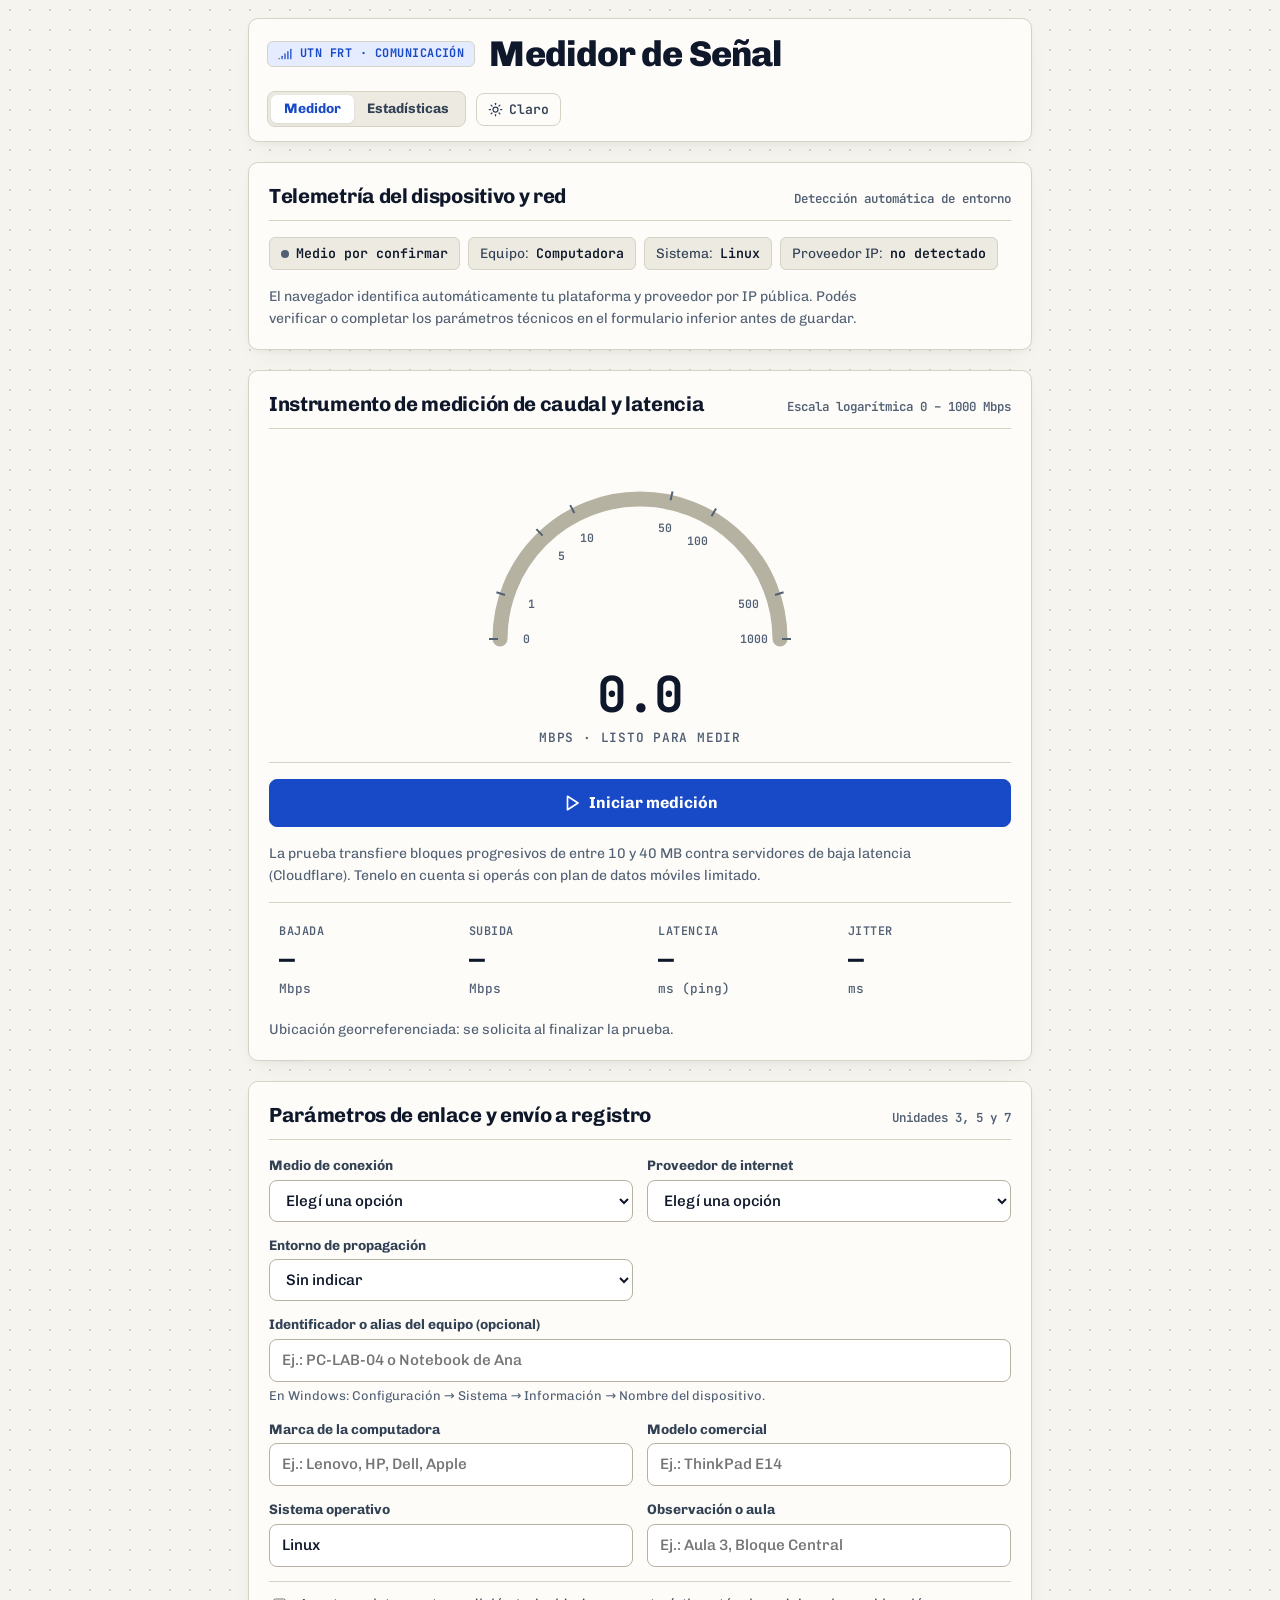
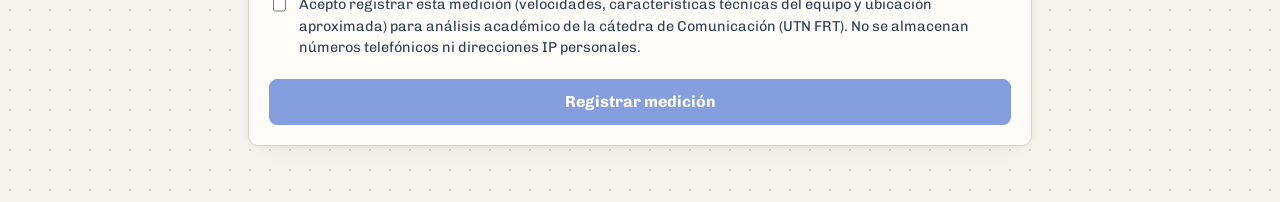
==== index.html @ 1f7305a2 "feat: lanzamiento de Medidor de Senal UTN FRT con diseno Impeccable y backend Sheets" ====
<!DOCTYPE html>
<html lang="es">
<head>
<meta charset="utf-8">
<meta name="viewport" content="width=device-width, initial-scale=1, viewport-fit=cover">
<title>Medidor de Señal · UTN FRT Comunicación</title>
<link rel="preconnect" href="https://fonts.googleapis.com">
<link rel="preconnect" href="https://fonts.gstatic.com" crossorigin>
<link rel="stylesheet" href="https://fonts.googleapis.com/css2?family=Chivo:wght@400;600;700;800&family=JetBrains+Mono:wght@500;600;700&display=swap">
<link rel="stylesheet" href="estilos.css">
</head>
<body>
<main class="wrap">
  <header class="top">
    <div class="top-brand">
      <span class="inst-badge">
        <svg width="14" height="14" viewBox="0 0 24 24" fill="none" stroke="currentColor" stroke-width="2.2" stroke-linecap="round" stroke-linejoin="round" aria-hidden="true"><path d="M2 20h.01"/><path d="M7 20v-4"/><path d="M12 20v-8"/><path d="M17 20V8"/><path d="M22 4v16"/></svg>
        UTN FRT · Comunicación
      </span>
      <h1>Medidor de Señal</h1>
    </div>
    <div class="top-controls">
      <nav class="mode-tabs" aria-label="Navegación principal">
        <a class="mode-tab active" href="index.html" aria-current="page">Medidor</a>
        <a class="mode-tab" href="estadisticas.html">Estadísticas</a>
      </nav>
      <button type="button" class="theme-btn" id="btnTema" aria-label="Alternar tema de color">
        <svg width="15" height="15" viewBox="0 0 24 24" fill="none" stroke="currentColor" stroke-width="2" stroke-linecap="round" stroke-linejoin="round" aria-hidden="true"><circle cx="12" cy="12" r="4"/><path d="M12 2v2"/><path d="M12 20v2"/><path d="m4.93 4.93 1.41 1.41"/><path d="m17.66 17.66 1.41 1.41"/><path d="M2 12h2"/><path d="M20 12h2"/><path d="m6.34 17.66-1.41 1.41"/><path d="m19.07 4.93-1.41 1.41"/></svg>
        <span id="txtTema">Tema</span>
      </button>
    </div>
  </header>

  <div id="avisoAndroid" class="aviso" hidden>
    <b>¿Estás en Android?</b> Podés usar la app nativa de laboratorio para leer directamente del módem celular la señal real en dBm (RSRP) y la SINR.
    <a href="MedidorSenal-UTN.apk" download>Descargar APK para Android</a>
  </div>

  <div id="modoDemo" class="aviso" hidden>
    <b>Modo Laboratorio Autónomo:</b> Las mediciones que registres se guardan directamente en este navegador y aparecen al instante en la pestaña <a href="estadisticas.html">Estadísticas</a>.
  </div>

  <section class="card" aria-labelledby="t-disp">
    <div class="card-head">
      <h2 id="t-disp">Telemetría del dispositivo y red</h2>
      <span class="card-meta">Detección automática de entorno</span>
    </div>
    <div class="chips" id="chips">
      <span class="chip"><span class="dot" id="dotConexion"></span><b id="chipConexion">Detectando…</b></span>
      <span class="chip">Equipo: <b id="chipEquipo">…</b></span>
      <span class="chip">Sistema: <b id="chipSO">…</b></span>
      <span class="chip">Proveedor IP: <b id="chipISP">…</b></span>
    </div>
    <p class="small muted" style="margin:0">
      El navegador identifica automáticamente tu plataforma y proveedor por IP pública. Podés verificar o completar los parámetros técnicos en el formulario inferior antes de guardar.
    </p>
  </section>

  <section class="card" aria-labelledby="t-med">
    <div class="card-head">
      <h2 id="t-med">Instrumento de medición de caudal y latencia</h2>
      <span class="card-meta">Escala logarítmica 0 – 1000 Mbps</span>
    </div>
    <div class="gauge">
      <svg id="gauge" viewBox="0 0 340 196" role="img" aria-label="Velocidad actual en megabits por segundo"></svg>
      <div class="valor" id="gValor">0.0</div>
      <div class="fase" id="gFase">Mbps · listo para medir</div>
    </div>
    <button class="primario" id="btnMedir" type="button">
      <svg width="18" height="18" viewBox="0 0 24 24" fill="none" stroke="currentColor" stroke-width="2.2" stroke-linecap="round" stroke-linejoin="round" aria-hidden="true"><polygon points="6 3 20 12 6 21 6 3"/></svg>
      <span id="txtBtnMedir">Iniciar medición</span>
    </button>
    <p class="small muted" style="margin:0">
      La prueba transfiere bloques progresivos de entre 10 y 40 MB contra servidores de baja latencia (Cloudflare). Tenelo en cuenta si operás con plan de datos móviles limitado.
    </p>
    <div class="metricas">
      <div class="metrica"><div class="k">Bajada</div><div class="v" id="mBajada">—</div><div class="u">Mbps</div></div>
      <div class="metrica"><div class="k">Subida</div><div class="v" id="mSubida">—</div><div class="u">Mbps</div></div>
      <div class="metrica"><div class="k">Latencia</div><div class="v" id="mLatencia">—</div><div class="u">ms (ping)</div></div>
      <div class="metrica"><div class="k">Jitter</div><div class="v" id="mJitter">—</div><div class="u">ms</div></div>
    </div>
    <div class="small muted" id="ubicacionTxt">Ubicación georreferenciada: se solicita al finalizar la prueba.</div>
  </section>

  <section class="card" aria-labelledby="t-form">
    <div class="card-head">
      <h2 id="t-form">Parámetros de enlace y envío a registro</h2>
      <span class="card-meta">Unidades 3, 5 y 7</span>
    </div>
    <form id="form" novalidate>
      <div class="campos">
        <div class="campo">
          <label for="conexion">Medio de conexión</label>
          <select id="conexion" required>
            <option value="">Elegí una opción</option>
            <option value="WiFi">WiFi</option>
            <option value="Datos móviles">Datos móviles (antena celular)</option>
            <option value="Cable">Cable (Ethernet)</option>
          </select>
        </div>
        <div class="campo">
          <label for="tecnologia">Tecnología de la red móvil</label>
          <select id="tecnologia">
            <option value="">No sé / no aplica</option>
            <option value="5G">5G</option>
            <option value="4G">4G</option>
            <option value="3G">3G</option>
            <option value="2G">2G</option>
          </select>
          <span class="ayuda">Indicador junto a las barras de cobertura del teléfono.</span>
        </div>
        <div class="campo">
          <label for="empresa" id="labelEmpresa">Operadora / Proveedor</label>
          <select id="empresa" required></select>
        </div>
        <div class="campo">
          <label for="lugar">Entorno de propagación</label>
          <select id="lugar">
            <option value="">Sin indicar</option>
            <option value="Interior">Interior</option>
            <option value="Exterior">Exterior</option>
            <option value="En movimiento">En movimiento</option>
          </select>
        </div>
        <div class="campo full">
          <label for="nombre_dispositivo">Identificador o alias del equipo (opcional)</label>
          <input id="nombre_dispositivo" autocomplete="off" maxlength="40" placeholder="Ej.: Galaxy A54 de Ana · Laboratorio 2">
          <span class="ayuda" id="ayudaNombre">Se muestra en el feed en vivo y en la tabla general. Si preferís mantenerlo anónimo, dejalo vacío.</span>
        </div>
        <div class="campo">
          <label for="marca" id="labelMarca">Marca del dispositivo</label>
          <input id="marca" list="marcas" autocomplete="off" required>
          <datalist id="marcas">
            <option>Samsung</option><option>Motorola</option><option>Xiaomi</option><option>Apple</option>
            <option>Huawei</option><option>Google</option><option>Oppo</option><option>Realme</option>
            <option>Vivo</option><option>LG</option><option>TCL/Alcatel</option><option>ZTE</option><option>Nokia</option>
          </datalist>
        </div>
        <div class="campo">
          <label for="modelo">Modelo comercial</label>
          <input id="modelo" autocomplete="off" placeholder="Ej.: Galaxy A54">
        </div>
        <div class="campo">
          <label for="so">Sistema operativo</label>
          <input id="so" autocomplete="off" required>
        </div>
        <div class="campo">
          <label for="senal_dbm">Potencia recibida en dBm (opcional)</label>
          <input id="senal_dbm" type="number" inputmode="numeric" min="-140" max="-30" placeholder="Ej.: -92">
          <span class="ayuda">En Android: Ajustes → Acerca del teléfono → Estado → Estado de SIM → Intensidad de la señal.</span>
        </div>
        <div class="campo">
          <label for="barras">Barras de señal visibles</label>
          <select id="barras">
            <option value="">No sé</option>
            <option>0</option><option>1</option><option>2</option><option>3</option><option>4</option><option>5</option>
          </select>
        </div>
        <div class="campo">
          <label for="comentario">Observación o aula</label>
          <input id="comentario" autocomplete="off" placeholder="Ej.: Aula 3, Bloque Central">
        </div>
        <div class="campo full" id="analisis" hidden>
          <div class="small" id="analisisTxt" style="max-width:none;padding:12px 0;border-top:1px solid var(--line)"></div>
        </div>
        <div class="campo full">
          <label class="check" for="consentimiento">
            <input type="checkbox" id="consentimiento" required>
            <span>Acepto registrar esta medición (velocidades, características técnicas del equipo y ubicación aproximada) para análisis académico de la cátedra de Comunicación (UTN FRT). No se almacenan números telefónicos ni direcciones IP personales.</span>
          </label>
        </div>
      </div>
      <button class="primario" type="submit" id="btnEnviar" disabled>Registrar medición</button>
      <div id="estado" class="aviso" hidden></div>
    </form>
  </section>
</main>

<script src="config.js"></script>
<script src="teoria.js"></script>
<script>
"use strict";
const $ = (id) => document.getElementById(id);
const CFG = window.CONFIG;
const medicion = {};
let medido = false;
const esc = (s) => String(s ?? "").replace(/[&<>"]/g, (c) => ({ "&": "&amp;", "<": "&lt;", ">": "&gt;", '"': "&quot;" }[c]));

// ---------- Gestión de Tema (Claro / Oscuro) ----------
function aplicarTema(t) {
  if (t === "dark" || t === "light") {
    document.documentElement.setAttribute("data-theme", t);
  } else {
    document.documentElement.removeAttribute("data-theme");
  }
  const esOscuro = document.documentElement.getAttribute("data-theme") === "dark" ||
    (!document.documentElement.getAttribute("data-theme") && window.matchMedia("(prefers-color-scheme: dark)").matches);
  $("txtTema").textContent = esOscuro ? "Oscuro" : "Claro";
}
function alternarTema() {
  const actual = document.documentElement.getAttribute("data-theme");
  const prefOscuro = window.matchMedia("(prefers-color-scheme: dark)").matches;
  const esOscuro = actual === "dark" || (!actual && prefOscuro);
  const nuevo = esOscuro ? "light" : "dark";
  try { localStorage.setItem("utn_tema", nuevo); } catch (e) {}
  aplicarTema(nuevo);
}
try {
  const guardado = localStorage.getItem("utn_tema");
  if (guardado) aplicarTema(guardado);
  else aplicarTema(null);
} catch (e) {}
$("btnTema").addEventListener("click", alternarTema);

// ---------- Velocímetro Logarítmico (0–1000 Mbps) ----------
const G = { cx: 170, cy: 176, r: 140, max: 1000 };
const frac = (v) => Math.min(1, Math.log10(1 + Math.max(0, v)) / Math.log10(1 + G.max));
function punto(f, r) {
  const a = Math.PI - f * Math.PI;
  return [G.cx + r * Math.cos(a), G.cy - r * Math.sin(a)];
}
function arco(f) {
  const [x0, y0] = punto(0, G.r), [x1, y1] = punto(f, G.r);
  return `M ${x0.toFixed(1)} ${y0.toFixed(1)} A ${G.r} ${G.r} 0 0 1 ${x1.toFixed(1)} ${y1.toFixed(1)}`;
}
function dibujarGauge(v) {
  const ticks = [0, 1, 5, 10, 50, 100, 500, 1000];
  const marcas = ticks.map((t) => {
    const [x0, y0] = punto(frac(t), G.r + 11), [x1, y1] = punto(frac(t), G.r + 2);
    const [lx, ly] = punto(frac(t), G.r - 26);
    return `<line x1="${x0}" y1="${y0}" x2="${x1}" y2="${y1}" stroke="var(--muted)" stroke-width="2"/>
            <text x="${lx}" y="${ly + 4}" text-anchor="middle" font-family="JetBrains Mono, monospace" font-weight="600" font-size="11.5" fill="var(--muted)">${t}</text>`;
  }).join("");
  const needlePos = punto(frac(v), G.r);
  $("gauge").innerHTML = `
    <path d="${arco(1)}" fill="none" stroke="var(--line-strong)" stroke-width="15" stroke-linecap="round"/>
    ${v > 0 ? `<path d="${arco(frac(v))}" fill="none" stroke="var(--accent)" stroke-width="15" stroke-linecap="round"/>` : ""}
    ${v > 0 ? `<circle cx="${needlePos[0].toFixed(1)}" cy="${needlePos[1].toFixed(1)}" r="6" fill="var(--surface)" stroke="var(--accent)" stroke-width="3.5"/>` : ""}
    ${marcas}`;
}
function mostrarVelocidad(v, fase) {
  dibujarGauge(v);
  $("gValor").textContent = v >= 100 ? v.toFixed(0) : v.toFixed(1);
  $("gFase").textContent = fase;
}

// ---------- Detección del Dispositivo ----------
const REGLAS_MARCA = [
  [/iPhone|iPad|iPod|Macintosh/i, "Apple"],
  [/^SM-|Galaxy|samsung/i, "Samsung"],
  [/moto|^XT\d{4}/i, "Motorola"],
  [/Redmi|POCO|Xiaomi|^Mi |^M2\d{3}|^2\d{6}/i, "Xiaomi"],
  [/Pixel/i, "Google"],
  [/HUAWEI|Honor|^[A-Z]{3}-L\d/i, "Huawei"],
  [/^CPH\d|OPPO/i, "Oppo"],
  [/^RMX\d|realme/i, "Realme"],
  [/^V\d{4}|vivo/i, "Vivo"],
  [/^LM-|LG-/i, "LG"],
  [/TCL|Alcatel|^T\d{3}[A-Z]/i, "TCL/Alcatel"],
  [/ZTE|Blade/i, "ZTE"],
  [/Nokia|^TA-\d/i, "Nokia"],
];
const SAMSUNG = {
  A032: "Galaxy A03 Core", A035: "Galaxy A03", A045: "Galaxy A04", A047: "Galaxy A04s", A055: "Galaxy A05", A057: "Galaxy A05s",
  A135: "Galaxy A13", A145: "Galaxy A14", A146: "Galaxy A14 5G", A155: "Galaxy A15", A156: "Galaxy A15 5G",
  A245: "Galaxy A24", A256: "Galaxy A25 5G", A325: "Galaxy A32", A336: "Galaxy A33 5G", A346: "Galaxy A34 5G",
  A356: "Galaxy A35 5G", A525: "Galaxy A52", A536: "Galaxy A53 5G", A546: "Galaxy A54 5G", A556: "Galaxy A55 5G",
  G991: "Galaxy S21", S901: "Galaxy S22", S911: "Galaxy S23", S918: "Galaxy S23 Ultra", S921: "Galaxy S24", S928: "Galaxy S24 Ultra",
};
function nombreComercial(modelo) {
  const m = modelo.match(/^SM-([A-Z]\d{3})/i);
  if (m && SAMSUNG[m[1].toUpperCase()]) return `${SAMSUNG[m[1].toUpperCase()]} (${modelo})`;
  return modelo;
}
function marcaDesde(texto) {
  for (const [re, m] of REGLAS_MARCA) if (re.test(texto)) return m;
  return "";
}

async function detectarDispositivo() {
  const ua = navigator.userAgent;
  let so = "Otro", version = "", modelo = "";
  if (/iPhone|iPad|iPod/.test(ua)) {
    so = "iOS";
    const m = ua.match(/OS (\d+)[_.](\d+)/); if (m) version = `${m[1]}.${m[2]}`;
    modelo = /iPad/.test(ua) ? "iPad" : "iPhone";
  } else if (/Android/.test(ua)) {
    so = "Android";
    const m = ua.match(/Android (\d+(?:\.\d+)?)/); if (m) version = m[1];
    const mm = ua.match(/Android [^;]*; ([^;)]+)[;)]/); if (mm && mm[1].trim() !== "K") modelo = mm[1].trim();
  } else if (/Windows NT/.test(ua)) { so = "Windows"; }
  else if (/Mac OS X/.test(ua)) { so = "macOS"; }
  else if (/Linux/.test(ua)) { so = "Linux"; }

  if (navigator.userAgentData?.getHighEntropyValues) {
    try {
      const h = await navigator.userAgentData.getHighEntropyValues(["model", "platformVersion"]);
      if (h.model) modelo = h.model;
      if (so === "Android" && h.platformVersion) version = h.platformVersion.split(".")[0];
      if (so === "Windows" && h.platformVersion) version = parseInt(h.platformVersion) >= 13 ? "11" : "10";
    } catch (e) { /* sin client hints */ }
  }
  const movil = /Mobi|Android|iPhone|iPod/.test(ua) || navigator.userAgentData?.mobile;
  const tablet = /iPad|Tablet/.test(ua);
  const navegador = /EdgA?\//.test(ua) ? "Edge" : /SamsungBrowser/.test(ua) ? "Samsung Internet"
    : /Firefox|FxiOS/.test(ua) ? "Firefox" : /CriOS|Chrome/.test(ua) ? "Chrome" : /Safari/.test(ua) ? "Safari" : "Otro";

  const marca = marcaDesde(modelo) || marcaDesde(ua);
  modelo = nombreComercial(modelo);
  Object.assign(medicion, {
    tipo_dispositivo: tablet ? "Tablet" : movil ? "Celular" : "Computadora",
    marca,
    modelo,
    so,
    version_so: version,
    navegador,
  });
  $("chipEquipo").textContent = [medicion.marca, modelo].filter(Boolean).join(" ") || medicion.tipo_dispositivo;
  if (medicion.tipo_dispositivo === "Computadora") {
    $("labelMarca").textContent = "Marca de la computadora";
    $("labelEmpresa").textContent = "Proveedor de internet";
    $("marca").placeholder = "Ej.: Lenovo, HP, Dell, Apple";
    $("modelo").placeholder = "Ej.: ThinkPad E14";
    $("nombre_dispositivo").placeholder = "Ej.: PC-LAB-04 o Notebook de Ana";
    $("ayudaNombre").textContent = so === "macOS"
      ? "Podés verlo en Ajustes del Sistema → General → Información."
      : "En Windows: Configuración → Sistema → Información → Nombre del dispositivo.";
    for (const id of ["tecnologia", "senal_dbm", "barras"]) $(id).closest(".campo").hidden = true;
  }
  $("chipSO").textContent = `${so} ${version}`.trim();
  $("marca").value = medicion.marca;
  $("modelo").value = modelo;
  $("so").value = `${so} ${version}`.trim();
}

function detectarConexion() {
  const c = navigator.connection;
  const tipo = c?.type;
  let conexion = "";
  if (tipo === "wifi") conexion = "WiFi";
  else if (tipo === "cellular") conexion = "Datos móviles";
  else if (tipo === "ethernet") conexion = "Cable";
  medicion.tipo_red_detectado = [tipo, c?.effectiveType].filter(Boolean).join(" / ");
  if (conexion) $("conexion").value = conexion;
  pintarConexion(conexion);
}

function pintarConexion(txt) {
  $("chipConexion").textContent = txt || "Medio por confirmar";
  $("dotConexion").className = "dot" + (txt === "WiFi" ? " wifi" : txt === "Datos móviles" ? " datos" : txt === "Cable" ? " ok" : "");
}

function empresaDesde(isp) {
  const s = (isp || "").toLowerCase();
  if (/claro|amx|techtel/.test(s)) return "Claro";
  if (/telef[oó]nica|movistar/.test(s)) return "Movistar";
  if (/telecom|personal/.test(s)) return "Personal";
  return "";
}

async function detectarISP() {
  try {
    const r = await fetch(CFG.IP_INFO_URL, { cache: "no-store" });
    const d = await r.json();
    if (!d.success) throw new Error("sin datos");
    medicion.isp_detectado = d.connection?.isp || d.connection?.org || "";
    medicion.asn = d.connection?.asn ? "AS" + d.connection.asn : "";
    medicion.ciudad = d.city || "";
    medicion._ipLat = d.latitude;
    medicion._ipLon = d.longitude;
    $("chipISP").textContent = medicion.isp_detectado || "desconocido";
    sugerirEmpresa();
  } catch (e) {
    $("chipISP").textContent = "no detectado";
  }
}

function sugerirEmpresa() {
  const sug = empresaDesde(medicion.isp_detectado);
  const esProveedor = $("conexion").value === "Datos móviles" || medicion.tipo_dispositivo === "Computadora" || $("conexion").value === "WiFi";
  if (esProveedor && sug && !$("empresa").value) $("empresa").value = sug;
}

// ---------- Motor de Prueba de Velocidad ----------
const host = CFG.SPEED_HOST;
const mediana = (a) => {
  const s = [...a].sort((x, y) => x - y);
  const m = s.length >> 1;
  return s.length % 2 ? s[m] : (s[m - 1] + s[m]) / 2;
};

async function medirLatencia(n = 10) {
  const tiempos = [];
  for (let i = 0; i < n + 1; i++) {
    const t0 = performance.now();
    await fetch(`${host}/__down?bytes=0&r=${Math.random()}`, { cache: "no-store" });
    const t = performance.now() - t0;
    if (i > 0) tiempos.push(t);
    mostrarVelocidad(0, `Latencia · ${t.toFixed(0)} ms`);
  }
  let jit = 0;
  for (let i = 1; i < tiempos.length; i++) jit += Math.abs(tiempos[i] - tiempos[i - 1]);
  return { latencia: mediana(tiempos), jitter: jit / (tiempos.length - 1) };
}

async function bajar(bytes) {
  const t0 = performance.now();
  const r = await fetch(`${host}/__down?bytes=${bytes}&r=${Math.random()}`, { cache: "no-store" });
  const lector = r.body.getReader();
  let recibidos = 0;
  for (;;) {
    const { done, value } = await lector.read();
    if (done) break;
    recibidos += value.length;
    const s = (performance.now() - t0) / 1000;
    if (s > 0.15) mostrarVelocidad((recibidos * 8) / s / 1e6, "Mbps · midiendo bajada");
  }
  const s = (performance.now() - t0) / 1000;
  return { mbps: (recibidos * 8) / s / 1e6, s };
}

async function subir(bytes) {
  const datos = new Uint8Array(bytes);
  crypto.getRandomValues(datos.subarray(0, Math.min(bytes, 65536)));
  const t0 = performance.now();
  await fetch(`${host}/__up?r=${Math.random()}`, { method: "POST", body: datos, cache: "no-store" });
  const s = (performance.now() - t0) / 1000;
  const mbps = (bytes * 8) / s / 1e6;
  mostrarVelocidad(mbps, "Mbps · midiendo subida");
  return { mbps, s };
}

async function serie(fn, tamanos) {
  const res = [];
  for (const b of tamanos) {
    const r = await fn(b);
    res.push(r.mbps);
    if (r.s > 2.5) break;
  }
  const grandes = res.length > 1 ? res.slice(1) : res;
  return Math.max(...grandes);
}

function ubicar() {
  return new Promise((ok) => {
    if (!navigator.geolocation) return ok(null);
    navigator.geolocation.getCurrentPosition(
      (p) => ok({ lat: p.coords.latitude, lon: p.coords.longitude, precision: p.coords.accuracy, fuente: "GPS" }),
      () => ok(null),
      { enableHighAccuracy: true, timeout: 12000, maximumAge: 60000 }
    );
  });
}

async function medir() {
  const btn = $("btnMedir");
  btn.disabled = true;
  $("txtBtnMedir").textContent = "Ejecutando secuencia de prueba…";
  ["mBajada", "mSubida", "mLatencia", "mJitter"].forEach((id) => ($(id).textContent = "—"));
  try {
    const { latencia, jitter } = await medirLatencia();
    $("mLatencia").textContent = latencia.toFixed(0);
    $("mJitter").textContent = jitter.toFixed(1);

    const bajada = await serie(bajar, [200e3, 2e6, 10e6, 25e6]);
    $("mBajada").textContent = bajada.toFixed(1);

    const subida = await serie(subir, [200e3, 1e6, 4e6, 10e6]);
    $("mSubida").textContent = subida.toFixed(1);

    mostrarVelocidad(bajada, "Mbps · resultado de bajada");
    Object.assign(medicion, {
      bajada_mbps: +bajada.toFixed(2),
      subida_mbps: +subida.toFixed(2),
      latencia_ms: +latencia.toFixed(1),
      jitter_ms: +jitter.toFixed(1),
    });

    $("ubicacionTxt").textContent = "Ubicación: solicitando coordenadas GPS…";
    const pos = await ubicar();
    if (pos) {
      Object.assign(medicion, {
        lat: +pos.lat.toFixed(5),
        lon: +pos.lon.toFixed(5),
        precision_m: Math.round(pos.precision),
        ubicacion_fuente: "GPS",
      });
      $("ubicacionTxt").textContent = `Ubicación: GPS activo, precisión ±${Math.round(pos.precision)} m.`;
    } else if (medicion._ipLat) {
      Object.assign(medicion, {
        lat: +(+medicion._ipLat).toFixed(3),
        lon: +(+medicion._ipLon).toFixed(3),
        precision_m: "",
        ubicacion_fuente: "IP (aprox.)",
      });
      $("ubicacionTxt").textContent = `Ubicación: sin GPS, se asigna centro urbano aproximado por IP (${medicion.ciudad || "detectado"}).`;
    } else {
      $("ubicacionTxt").textContent = "Ubicación: no disponible.";
    }
    medido = true;
    analizar();
    $("btnEnviar").disabled = false;
    $("txtBtnMedir").textContent = "Volver a medir";
  } catch (e) {
    mostrarVelocidad(0, "Error en la medición");
    $("txtBtnMedir").textContent = "Reintentar medición";
    estado("No se pudo completar la prueba contra el servidor de velocidad. Verificá tu conexión a internet e intentá nuevamente.", "error");
  } finally {
    btn.disabled = false;
  }
}

// ---------- Almacenamiento y Envío ----------
function estado(txt, tipo) {
  const el = $("estado");
  el.hidden = false;
  el.textContent = txt;
  el.className = "aviso " + (tipo || "");
}

function guardarLocal(reg) {
  try {
    let lista = [];
    const crudo = localStorage.getItem("mediciones");
    if (crudo) {
      lista = JSON.parse(crudo);
    } else if (Array.isArray(window.SEMILLA_INICIAL)) {
      lista = [...window.SEMILLA_INICIAL];
    }
    lista.push(reg);
    localStorage.setItem("mediciones", JSON.stringify(lista));
  } catch (e) { /* almacenamiento no disponible */ }
}

async function enviar(ev) {
  ev.preventDefault();
  if (!medido) return estado("Primero ejecutá la medición con el botón «Iniciar medición».", "error");
  const faltan = [];
  if (!$("conexion").value) faltan.push("el medio de conexión");
  if (!$("empresa").value) faltan.push("la operadora o proveedor");
  if (!$("marca").value.trim()) faltan.push("la marca del dispositivo");
  if (!$("consentimiento").checked) faltan.push("el consentimiento de uso académico");
  if (faltan.length) return estado("Falta completar: " + faltan.join(", ") + ".", "error");

  const soTxt = $("so").value.trim();
  const reg = {
    ...medicion,
    id: crypto.randomUUID ? crypto.randomUUID() : String(Date.now()),
    fecha: new Date().toISOString(),
    conexion: $("conexion").value,
    tecnologia: $("conexion").value === "Datos móviles" ? $("tecnologia").value : "",
    empresa: $("empresa").value,
    origen: "web",
    nombre_dispositivo: $("nombre_dispositivo").value.trim(),
    marca: $("marca").value.trim(),
    modelo: $("modelo").value.trim(),
    so: soTxt.split(" ")[0],
    version_so: soTxt.split(" ").slice(1).join(" "),
    senal_dbm: $("senal_dbm").value,
    barras: $("barras").value,
    lugar: $("lugar").value,
    comentario: $("comentario").value.trim(),
  };
  const fila = {};
  for (const c of window.CAMPOS) fila[c] = reg[c] ?? "";

  $("btnEnviar").disabled = true;
  guardarLocal(fila);
  if (!CFG.SCRIPT_URL) {
    estado("Medición registrada en la base local del navegador. Ya podés analizarla en la pestaña Estadísticas.", "ok");
  } else if (CFG.SCRIPT_URL.startsWith("/")) {
    try {
      const r = await fetch(CFG.SCRIPT_URL, {
        method: "POST",
        headers: { "Content-Type": "application/json;charset=utf-8" },
        body: JSON.stringify(fila),
      });
      const j = await r.json();
      if (!r.ok || !j.ok) throw new Error(j.error || "Error al guardar");
      estado("¡Listo! Tu medición se validó y guardó en nuestro servidor propio (/api/mediciones).", "ok");
    } catch (e) {
      estado("Servidor local sin respuesta; tu medición quedó guardada en este navegador y disponible en Estadísticas.", "ok");
    }
  } else {
    try {
      await fetch(CFG.SCRIPT_URL, {
        method: "POST",
        mode: "no-cors",
        headers: { "Content-Type": "text/plain;charset=utf-8" },
        body: JSON.stringify(fila),
      });
      estado("¡Listo! Tu medición se registró y sincronizó con la planilla compartida.", "ok");
    } catch (e) {
      estado("No se pudo conectar con la planilla remota, pero tu medición quedó guardada en este navegador.", "error");
    }
  }
  medido = false;
}

// ---------- Análisis Teórico en Tiempo Real (Sanitizado contra XSS) ----------
function analizar() {
  const T = window.TEORIA, f = (x, d = 1) => x.toLocaleString("es-AR", { maximumFractionDigits: d });
  const partes = [];
  const dbm = parseFloat($("senal_dbm").value);
  const conexion = $("conexion").value || "Datos móviles";
  if (!Number.isNaN(dbm)) {
    const ruido = T.ruidoTermicoDbm(20, 25);
    const snr = T.snrDb(dbm, 20, 25, conexion);
    const c = T.shannonMbps(20, snr);
    partes.push(`<b>${esc(dbm)} dBm = ${esc(T.potenciaLegible(T.dbmAmW(dbm)))}</b> · calidad de enlace: <b>${esc(T.calidad(dbm, conexion))}</b>.`);
    if (conexion !== "WiFi") {
      const s = T.potenciaTotalDbm(dbm, 20, conexion);
      partes.push(`Valor RSRP (subportadora de 15 kHz). En un canal de 20 MHz (${T.subportadoras(20)} subportadoras): S = ${esc(dbm)} + 10·log₁₀(${T.subportadoras(20)}) = ${esc(f(s))} dBm.`);
    }
    partes.push(`Piso de ruido térmico (kTB, 20 MHz, 25 °C) = ${esc(f(ruido))} dBm → SNR ≈ ${esc(f(snr))} dB → Capacidad de Shannon ≈ ${esc(f(c, 0))} Mbps.`);
    if (medicion.bajada_mbps) {
      const pct = (100 * medicion.bajada_mbps) / c;
      partes.push(`Tu velocidad de bajada medida aprovecha el <b>${esc(f(pct, 0))} %</b> de ese límite teórico.`);
      if (pct > 100) {
        partes.push(`<b>Nota técnica:</b> Superar el límite de un canal simple de 20 MHz indica agregación de portadoras (Carrier Aggregation / MIMO) o que la potencia ingresada no corresponde a la interfaz activa.`);
      }
    }
  }
  const tec = $("tecnologia").value;
  if (tec && T.MAXIMOS[tec] && $("conexion").value === "Datos móviles") {
    partes.push(`Máximo teórico de ${esc(tec)} (Unidad 7): ${esc(T.MAXIMOS[tec].texto)}.`);
  }
  $("analisis").hidden = !partes.length;
  $("analisisTxt").innerHTML = partes.join("<br>");
}

// ---------- Inicialización ----------
["senal_dbm", "tecnologia", "conexion"].forEach((id) => $(id).addEventListener("input", analizar));
$("empresa").innerHTML = '<option value="">Elegí una opción</option>' + window.EMPRESAS.map((e) => `<option value="${esc(e)}">${esc(e)}</option>`).join("");
$("modoDemo").hidden = !!CFG.SCRIPT_URL;
$("avisoAndroid").hidden = !/Android/i.test(navigator.userAgent);
$("conexion").addEventListener("change", () => {
  pintarConexion($("conexion").value);
  sugerirEmpresa();
});
$("btnMedir").addEventListener("click", medir);
$("form").addEventListener("submit", enviar);
dibujarGauge(0);
detectarConexion();
detectarDispositivo().then(detectarISP);
</script>
</body>
</html>
---- estilos.css ----
/* ==========================================================================
   UTN FRT · Comunicación — Sistema de Diseño de Telemetría e Instrumentación RF
   ========================================================================== */

:root {
  --bg: #F5F4EE;
  --surface: #FDFCF9;
  --surface-alt: #ECEAE1;
  --surface-elevated: #FFFFFF;
  --fg: #0F172A;
  --fg-secondary: #334155;
  --muted: #526074;
  --line: #D5D2C6;
  --line-strong: #B6B2A2;
  --accent: #1849C6;
  --accent-soft: #E5ECFF;
  --accent-ink: #FFFFFF;
  --amber: #B46900;
  --amber-soft: #FEF3C7;
  --good: #117A43;
  --good-soft: #DCFCE7;
  --bad: #B93829;
  --bad-soft: #FEE2E2;
  --shadow-panel: 0 10px 28px -12px rgba(15, 23, 42, 0.08), 0 2px 6px -1px rgba(15, 23, 42, 0.04);
  --font-display: "Chivo", "Segoe UI", system-ui, sans-serif;
  --font-body: "Chivo", "Segoe UI", system-ui, sans-serif;
  --font-mono: "JetBrains Mono", ui-monospace, Consolas, monospace;
  --radius: 10px;
  --radius-sm: 6px;
  color-scheme: light;
}

@media (prefers-color-scheme: dark) {
  :root:not([data-theme="light"]) {
    --bg: #0A0F1A;
    --surface: #111827;
    --surface-alt: #182235;
    --surface-elevated: #1E293B;
    --fg: #F1F5F9;
    --fg-secondary: #CBD5E1;
    --muted: #94A3B8;
    --line: #24324B;
    --line-strong: #384B6B;
    --accent: #6096FF;
    --accent-soft: #172B54;
    --accent-ink: #071021;
    --amber: #F59E0B;
    --amber-soft: #3B2706;
    --good: #34D399;
    --good-soft: #093526;
    --bad: #F87171;
    --bad-soft: #3F1518;
    --shadow-panel: 0 14px 32px -12px rgba(2, 6, 23, 0.55), 0 2px 8px -2px rgba(2, 6, 23, 0.4);
    color-scheme: dark;
  }
}

:root[data-theme="dark"] {
  --bg: #0A0F1A;
  --surface: #111827;
  --surface-alt: #182235;
  --surface-elevated: #1E293B;
  --fg: #F1F5F9;
  --fg-secondary: #CBD5E1;
  --muted: #94A3B8;
  --line: #24324B;
  --line-strong: #384B6B;
  --accent: #6096FF;
  --accent-soft: #172B54;
  --accent-ink: #071021;
  --amber: #F59E0B;
  --amber-soft: #3B2706;
  --good: #34D399;
  --good-soft: #093526;
  --bad: #F87171;
  --bad-soft: #3F1518;
  --shadow-panel: 0 14px 32px -12px rgba(2, 6, 23, 0.55), 0 2px 8px -2px rgba(2, 6, 23, 0.4);
  color-scheme: dark;
}

/* ---------- Superficies del navegador (Craft Floor) ---------- */
* { box-sizing: border-box; }
[hidden] { display: none !important; }
html {
  -webkit-text-size-adjust: 100%;
  scroll-behavior: smooth;
  scrollbar-color: var(--line-strong) var(--bg);
  scrollbar-width: thin;
}
::selection {
  background: var(--accent);
  color: var(--accent-ink);
}
::-webkit-scrollbar { width: 8px; height: 8px; }
::-webkit-scrollbar-track { background: var(--bg); }
::-webkit-scrollbar-thumb { background: var(--line-strong); border-radius: 4px; }
::-webkit-scrollbar-thumb:hover { background: var(--muted); }

body {
  margin: 0;
  background-color: var(--bg);
  background-image: radial-gradient(var(--line) 0.75px, transparent 0.75px);
  background-size: 20px 20px;
  color: var(--fg);
  font: 16px/1.55 var(--font-body);
  caret-color: var(--accent);
}

/* ---------- Contenedor Principal y Cabecera de Instrumento ---------- */
.wrap {
  max-width: 820px;
  margin: 0 auto;
  padding-inline: 18px;
  padding-block: 18px 56px;
  display: flex;
  flex-direction: column;
  gap: 20px;
}
.wrap.ancho { max-width: 1240px; }

header.top {
  display: flex;
  align-items: center;
  justify-content: space-between;
  gap: 16px;
  flex-wrap: wrap;
  background: var(--surface);
  border: 1px solid var(--line);
  border-radius: var(--radius);
  padding: 14px 18px;
  box-shadow: var(--shadow-panel);
}

.top-brand {
  display: flex;
  align-items: center;
  gap: 14px;
  flex-wrap: wrap;
}

.inst-badge {
  display: inline-flex;
  align-items: center;
  gap: 8px;
  padding: 5px 10px;
  border-radius: var(--radius-sm);
  background: var(--accent-soft);
  color: var(--accent);
  font: 700 0.74rem/1 var(--font-mono);
  letter-spacing: 0.04em;
  text-transform: uppercase;
  border: 1px solid var(--line);
}

header.top h1 {
  font: 800 clamp(1.75rem, 2.8vw, 2.25rem)/1.18 var(--font-display);
  letter-spacing: -0.025em;
  margin: 0;
  text-wrap: balance;
}

.top-controls {
  display: flex;
  align-items: center;
  gap: 10px;
  flex-wrap: wrap;
}

/* Selector de pliego entre páginas (Modo Instrumento) */
.mode-tabs {
  display: inline-flex;
  background: var(--surface-alt);
  padding: 3px;
  border-radius: 8px;
  border: 1px solid var(--line);
}

.mode-tab {
  display: inline-flex;
  align-items: center;
  gap: 6px;
  padding: 7px 13px;
  border-radius: 6px;
  font: 700 0.86rem/1 var(--font-body);
  color: var(--fg-secondary);
  text-decoration: none;
  transition: background-color 90ms steps(2), color 90ms steps(2);
}

.mode-tab:hover {
  color: var(--fg);
}

.mode-tab.active {
  background: var(--surface-elevated);
  color: var(--accent);
  box-shadow: 0 1px 3px rgba(15, 23, 42, 0.08);
}

.theme-btn {
  display: inline-flex;
  align-items: center;
  justify-content: center;
  gap: 6px;
  padding: 8px 11px;
  border-radius: 8px;
  border: 1px solid var(--line);
  background: var(--surface);
  color: var(--fg-secondary);
  font: 600 0.82rem/1 var(--font-mono);
}

.theme-btn:hover {
  background: var(--surface-alt);
  color: var(--fg);
}

a {
  color: var(--accent);
  text-underline-offset: 3px;
}

/* ---------- Paneles de Instrumentación ---------- */
.card {
  background: var(--surface);
  border: 1px solid var(--line);
  border-radius: var(--radius);
  padding: 20px;
  display: flex;
  flex-direction: column;
  gap: 16px;
  min-width: 0;
  box-shadow: var(--shadow-panel);
}

.card-head {
  display: flex;
  align-items: baseline;
  justify-content: space-between;
  gap: 12px;
  flex-wrap: wrap;
  padding-bottom: 10px;
  border-bottom: 1px solid var(--line);
}

.card h2 {
  font: 700 1.28rem/1.32 var(--font-display);
  letter-spacing: -0.015em;
  margin: 0;
  color: var(--fg);
  text-wrap: balance;
}

.card-meta {
  font: 600 0.78rem/1.35 var(--font-mono);
  color: var(--muted);
}

.muted { color: var(--muted); }
.small { font-size: 0.88rem; line-height: 1.5; max-width: 72ch; }

/* ---------- Chips de Telemetría ---------- */
.chips {
  display: flex;
  flex-wrap: wrap;
  gap: 8px;
}

.chip {
  display: inline-flex;
  align-items: center;
  gap: 7px;
  border: 1px solid var(--line);
  border-radius: var(--radius-sm);
  padding: 5px 11px;
  font-size: 0.86rem;
  background: var(--surface-alt);
  color: var(--fg-secondary);
}

.chip b {
  font-family: var(--font-mono);
  font-weight: 600;
  font-size: 0.83rem;
  color: var(--fg);
}

.dot {
  width: 8px;
  height: 8px;
  border-radius: 50%;
  background: var(--muted);
}
.dot.wifi { background: var(--accent); }
.dot.datos { background: var(--amber); }
.dot.ok { background: var(--good); }

/* ---------- Botones y Controles ---------- */
button {
  font: 700 0.92rem/1 var(--font-body);
  border-radius: 8px;
  border: 1px solid var(--line-strong);
  background: var(--surface-elevated);
  color: var(--fg);
  padding: 11px 15px;
  cursor: pointer;
  display: inline-flex;
  align-items: center;
  justify-content: center;
  gap: 8px;
  transition: transform 90ms steps(2), background-color 90ms steps(2), border-color 90ms steps(2);
}

button:hover:not(:disabled) {
  background: var(--surface-alt);
  border-color: var(--fg-secondary);
}

button:active:not(:disabled) {
  transform: translateY(1px);
}

button.primario {
  background: var(--accent);
  color: var(--accent-ink);
  border-color: var(--accent);
  padding: 14px 20px;
  font-size: 1rem;
}

button.primario:hover:not(:disabled) {
  filter: brightness(1.08);
  background: var(--accent);
}

button.subtle {
  background: var(--surface-alt);
  border-color: var(--line);
  font-size: 0.86rem;
  padding: 9px 13px;
}

button:disabled {
  opacity: 0.52;
  cursor: not-allowed;
}

button:focus-visible,
input:focus-visible,
select:focus-visible,
textarea:focus-visible,
a:focus-visible {
  outline: 2px solid var(--accent);
  outline-offset: 2px;
}

/* ---------- Velocímetro Logarítmico (0–1000 Mbps) ---------- */
.gauge {
  display: flex;
  flex-direction: column;
  align-items: center;
  gap: 8px;
  padding: 18px 24px 12px;
  border-bottom: 1px solid var(--line);
}

.gauge svg {
  width: 100%;
  max-width: 340px;
  height: auto;
}

.gauge .valor {
  font: 700 3.1rem/1.1 var(--font-mono);
  font-variant-numeric: tabular-nums;
  letter-spacing: -0.03em;
  color: var(--fg);
}

.gauge .fase {
  font: 600 0.8rem/1.35 var(--font-mono);
  letter-spacing: 0.06em;
  text-transform: uppercase;
  color: var(--muted);
  margin-bottom: 4px;
}

/* ---------- Tira de Lecturas / Métricas Unificadas ---------- */
.metricas {
  display: grid;
  grid-template-columns: repeat(2, minmax(0, 1fr));
  gap: 16px;
  padding-top: 14px;
  border-top: 1px solid var(--line);
}

.kpis {
  display: grid;
  grid-template-columns: repeat(2, minmax(0, 1fr));
  background: var(--line);
  gap: 1px;
  border: 1px solid var(--line);
  border-radius: var(--radius);
  overflow: hidden;
  box-shadow: var(--shadow-panel);
}

@media (min-width: 600px) {
  .metricas { grid-template-columns: repeat(4, minmax(0, 1fr)); }
}

@media (min-width: 760px) {
  .kpis { grid-template-columns: repeat(5, minmax(0, 1fr)); }
}

.metricas .metrica {
  padding: 6px 10px;
  background: transparent;
  display: flex;
  flex-direction: column;
  gap: 4px;
}

.kpis .metrica {
  padding: 16px 18px;
  background: var(--surface);
  display: flex;
  flex-direction: column;
  gap: 4px;
}

.metrica .k {
  font: 600 0.74rem/1.35 var(--font-mono);
  letter-spacing: 0.05em;
  text-transform: uppercase;
  color: var(--muted);
}

.metrica .v {
  font: 700 1.65rem/1.25 var(--font-mono);
  font-variant-numeric: tabular-nums;
  letter-spacing: -0.02em;
  color: var(--fg);
}

.metrica .u {
  font: 500 0.8rem/1.35 var(--font-mono);
  color: var(--muted);
}

/* ---------- Formularios y Filtros ---------- */
form {
  display: flex;
  flex-direction: column;
  gap: 16px;
}

.campos {
  display: grid;
  grid-template-columns: repeat(2, minmax(0, 1fr));
  gap: 14px;
}

@media (max-width: 520px) {
  .campos { grid-template-columns: 1fr; }
}

.campo {
  display: flex;
  flex-direction: column;
  gap: 5px;
  min-width: 0;
}

.campo.full { grid-column: 1 / -1; }

label {
  font: 700 0.86rem/1.35 var(--font-body);
  color: var(--fg-secondary);
}

input,
select,
textarea {
  font: 500 0.95rem/1.4 var(--font-body);
  color: var(--fg);
  background: var(--surface-elevated);
  border: 1px solid var(--line-strong);
  border-radius: 8px;
  padding: 10px 12px;
  width: 100%;
  font-variant-numeric: tabular-nums;
}

input[type="number"] {
  font-family: var(--font-mono);
}

.ayuda {
  font-size: 0.8rem;
  color: var(--muted);
  line-height: 1.45;
}

.check {
  display: flex;
  gap: 10px;
  align-items: flex-start;
  font-weight: 400;
  font-size: 0.9rem;
  line-height: 1.5;
  color: var(--fg-secondary);
  padding: 12px 0 4px;
  border-top: 1px solid var(--line);
}

.check input {
  width: 18px;
  height: 18px;
  margin-top: 2px;
  accent-color: var(--accent);
}

/* ---------- Avisos y Diagnósticos ---------- */
.aviso {
  border-radius: 8px;
  padding: 12px 15px;
  font-size: 0.9rem;
  border: 1px solid var(--line-strong);
  background: var(--surface-alt);
  color: var(--fg);
  line-height: 1.45;
}

.aviso.ok {
  border-color: var(--good);
  background: var(--good-soft);
  color: var(--good);
}

.aviso.error {
  border-color: var(--bad);
  background: var(--bad-soft);
  color: var(--bad);
}

/* ---------- Tablas de Telemetría ---------- */
table {
  border-collapse: collapse;
  width: 100%;
  font-size: 0.86rem;
}

th,
td {
  text-align: left;
  padding: 9px 10px;
  border-bottom: 1px solid var(--line);
  white-space: nowrap;
}

tbody tr:hover {
  background: var(--surface-alt);
}

td.num,
th.num {
  text-align: right;
  font-family: var(--font-mono);
  font-variant-numeric: tabular-nums;
}

th {
  font: 700 0.72rem/1.2 var(--font-mono);
  letter-spacing: 0.05em;
  text-transform: uppercase;
  color: var(--muted);
  background: var(--surface-alt);
  border-top: 1px solid var(--line);
}

.scroll-x {
  overflow-x: auto;
  border: 1px solid var(--line);
  border-radius: 8px;
}

.badge-calidad {
  display: inline-block;
  padding: 2px 7px;
  border-radius: 4px;
  font: 600 0.74rem/1.2 var(--font-mono);
  border: 1px solid var(--line);
  background: var(--surface-alt);
}

.badge-calidad.optima { color: var(--good); border-color: var(--good); background: var(--good-soft); }
.badge-calidad.media { color: var(--amber); border-color: var(--amber); background: var(--amber-soft); }
.badge-calidad.baja { color: var(--bad); border-color: var(--bad); background: var(--bad-soft); }

@media (prefers-reduced-motion: reduce) {
  *, *::before, *::after {
    transition: none !important;
    animation: none !important;
  }
}
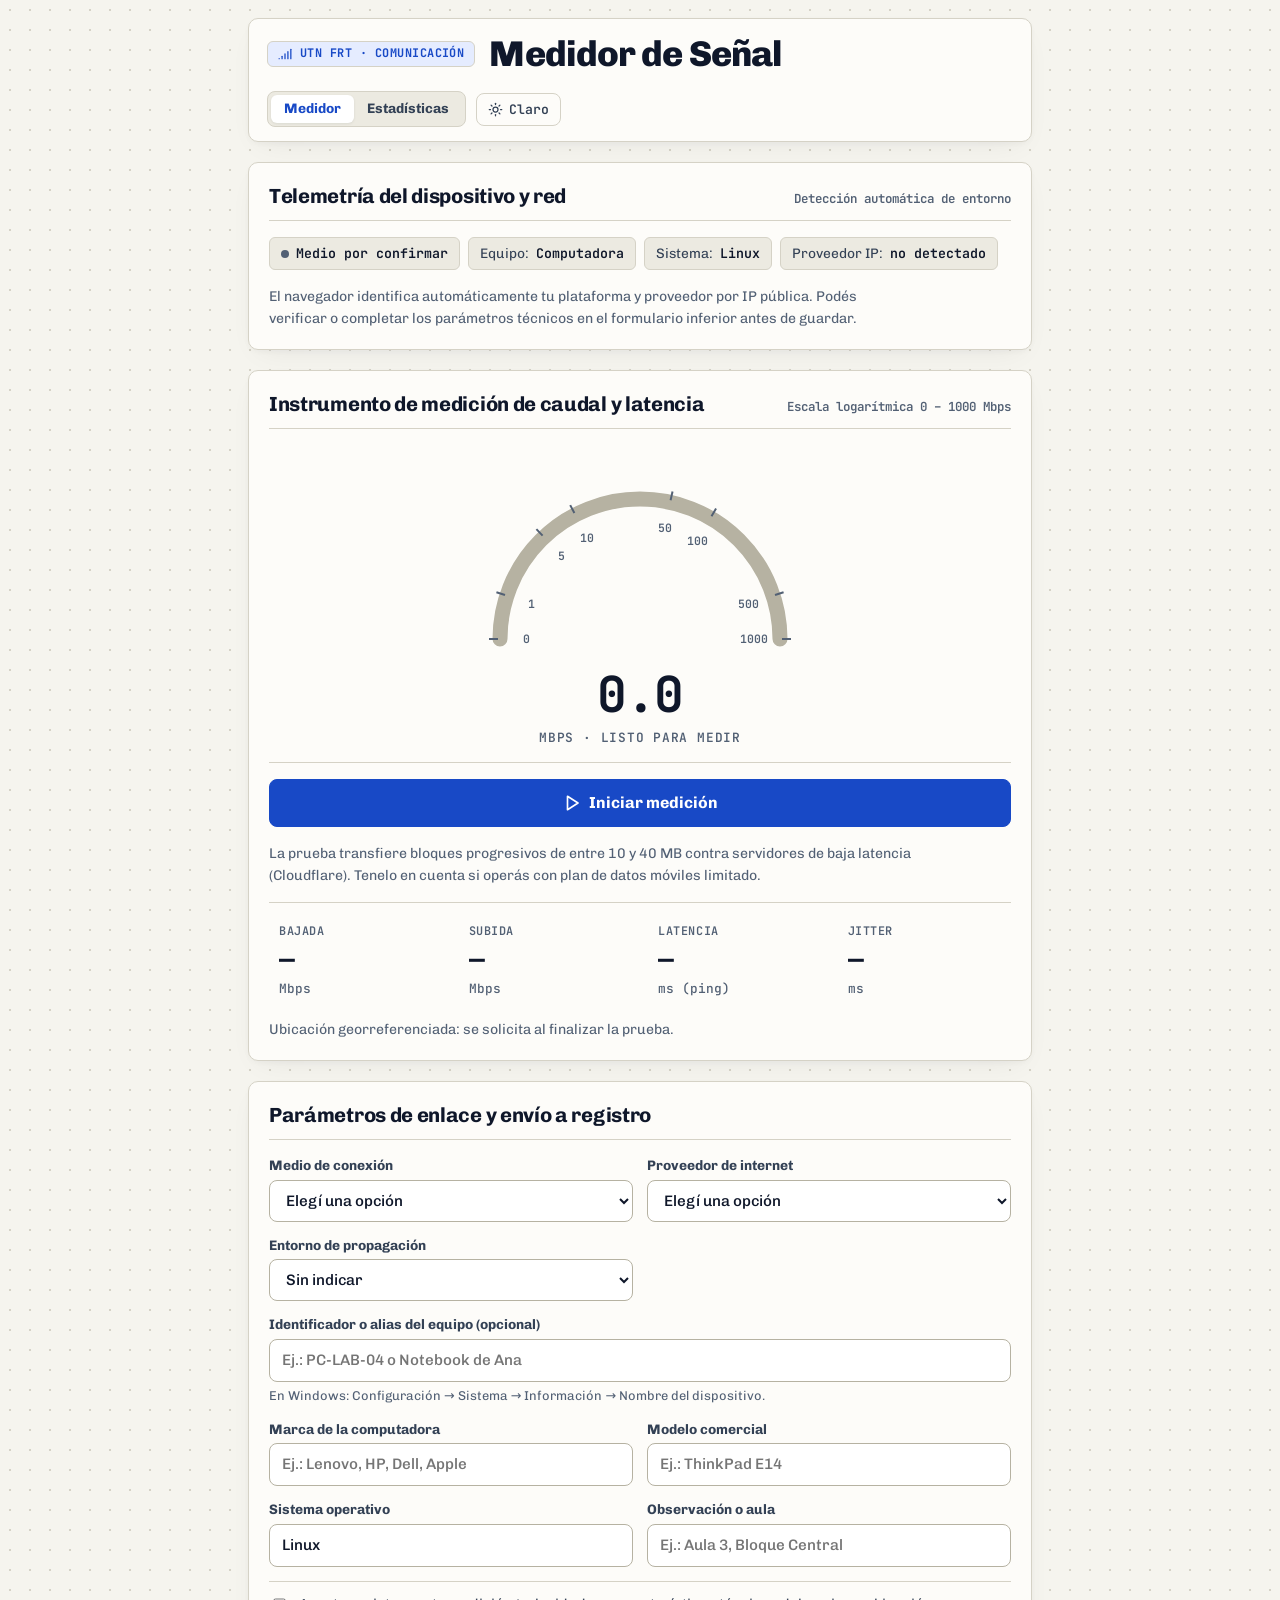
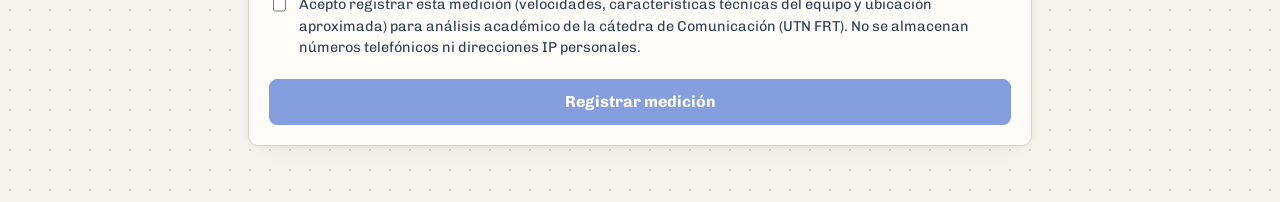
==== commit 05f7dcc7: "style: quitar menciones visuales a las unidades en web, Android y Windows" ====
--- a/index.html
+++ b/index.html
@@ -85,7 +85,6 @@
   <section class="card" aria-labelledby="t-form">
     <div class="card-head">
       <h2 id="t-form">Parámetros de enlace y envío a registro</h2>
-      <span class="card-meta">Unidades 3, 5 y 7</span>
     </div>
     <form id="form" novalidate>
       <div class="campos">
@@ -623,7 +622,7 @@
   }
   const tec = $("tecnologia").value;
   if (tec && T.MAXIMOS[tec] && $("conexion").value === "Datos móviles") {
-    partes.push(`Máximo teórico de ${esc(tec)} (Unidad 7): ${esc(T.MAXIMOS[tec].texto)}.`);
+    partes.push(`Máximo teórico de ${esc(tec)}: ${esc(T.MAXIMOS[tec].texto)}.`);
   }
   $("analisis").hidden = !partes.length;
   $("analisisTxt").innerHTML = partes.join("<br>");
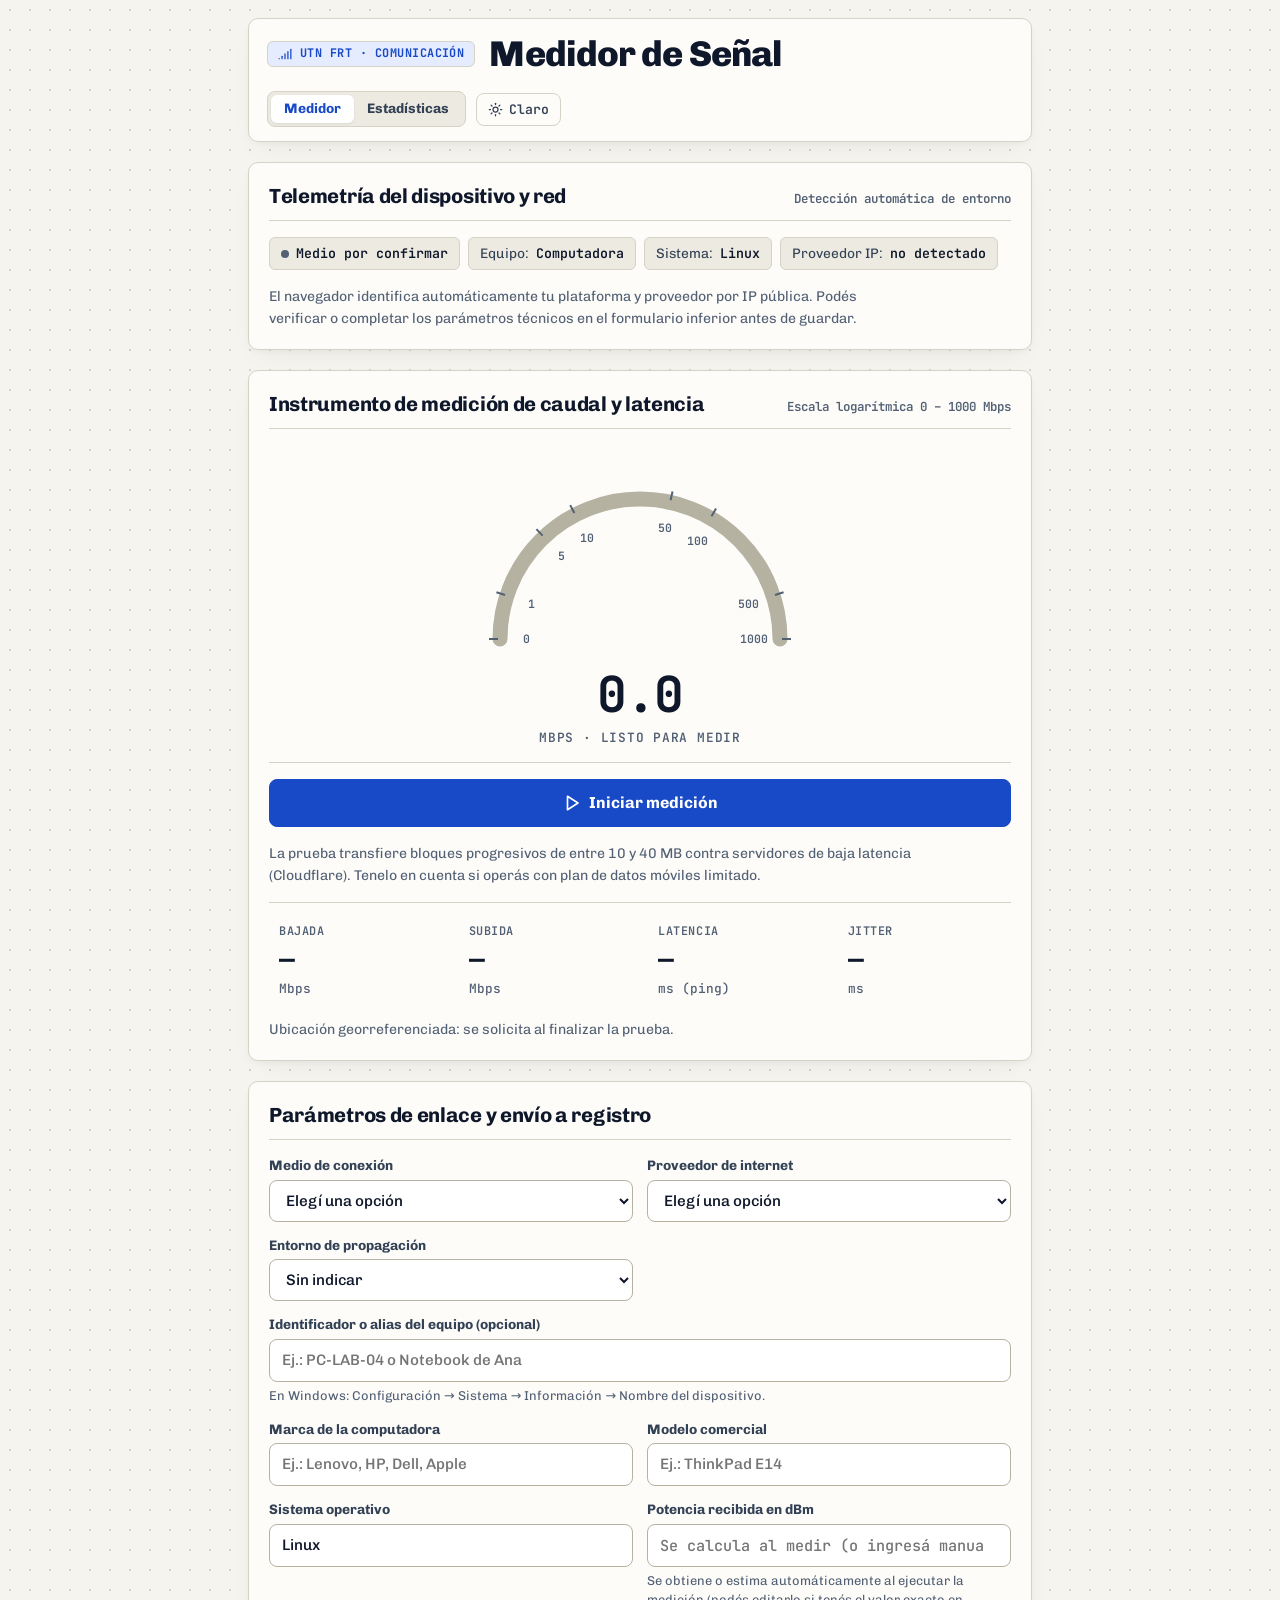
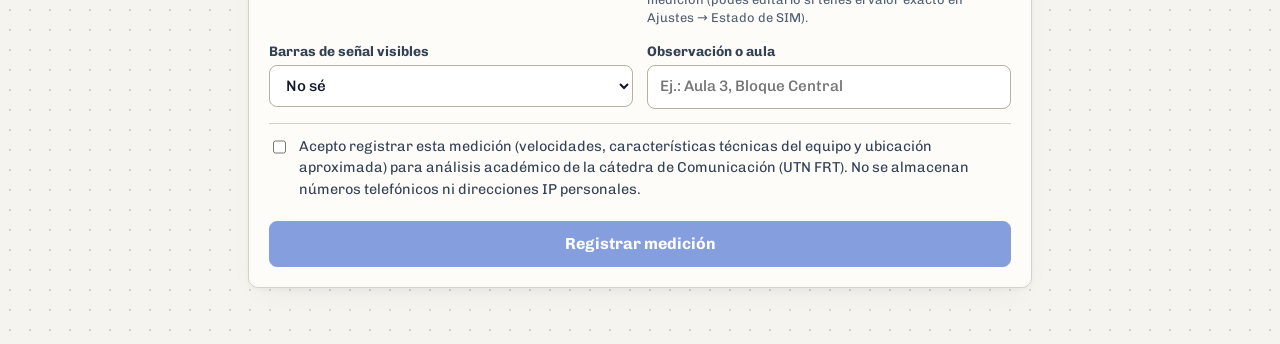
==== commit 60d063a4: "feat(medidor): auto-calculate received power in dBm during measurement" ====
--- a/index.html
+++ b/index.html
@@ -144,9 +144,9 @@
           <input id="so" autocomplete="off" required>
         </div>
         <div class="campo">
-          <label for="senal_dbm">Potencia recibida en dBm (opcional)</label>
-          <input id="senal_dbm" type="number" inputmode="numeric" min="-140" max="-30" placeholder="Ej.: -92">
-          <span class="ayuda">En Android: Ajustes → Acerca del teléfono → Estado → Estado de SIM → Intensidad de la señal.</span>
+          <label for="senal_dbm">Potencia recibida en dBm</label>
+          <input id="senal_dbm" type="number" inputmode="numeric" min="-140" max="-30" placeholder="Se calcula al medir (o ingresá manual)">
+          <span class="ayuda" id="ayudaSenal">Se obtiene o estima automáticamente al ejecutar la medición (podés editarlo si tenés el valor exacto en Ajustes → Estado de SIM).</span>
         </div>
         <div class="campo">
           <label for="barras">Barras de señal visibles</label>
@@ -324,7 +324,7 @@
     $("ayudaNombre").textContent = so === "macOS"
       ? "Podés verlo en Ajustes del Sistema → General → Información."
       : "En Windows: Configuración → Sistema → Información → Nombre del dispositivo.";
-    for (const id of ["tecnologia", "senal_dbm", "barras"]) $(id).closest(".campo").hidden = true;
+    $("tecnologia").closest(".campo").hidden = true;
   }
   $("chipSO").textContent = `${so} ${version}`.trim();
   $("marca").value = medicion.marca;
@@ -451,6 +451,68 @@
   });
 }
 
+// Obtiene la potencia real en dBm (si corre con el backend local de Windows)
+// o la estima automáticamente a partir del desempeño del radioenlace (bajada, latencia, jitter y NetworkInformation API).
+async function calcularPotenciaDbm(bajada, latencia, jitter) {
+  // 1. Si corre sobre el servidor local en Windows, consultar /api/senal (netsh wlan)
+  try {
+    const r = await fetch("/api/senal", { cache: "no-store" });
+    if (r.ok) {
+      const d = await r.json();
+      if (d && d.ok && typeof d.senal_dbm === "number") {
+        if (!$("conexion").value) {
+          $("conexion").value = "WiFi";
+          pintarConexion("WiFi");
+        }
+        $("senal_dbm").value = String(d.senal_dbm);
+        if (d.barras != null) $("barras").value = String(d.barras);
+        $("ayudaSenal").textContent = `Potencia real leída de la placa WiFi (${d.ssid || "WiFi"} · ${d.banda || d.radio || ""}): ${d.senal_dbm} dBm.`;
+        return;
+      }
+    }
+  } catch (e) { /* servidor estático o remoto */ }
+
+  // 2. Si el usuario ya ingresó manualmente un valor antes, respetarlo salvo que esté vacío o provenga de estimación previa
+  if ($("senal_dbm").dataset.manual === "1" && $("senal_dbm").value !== "") return;
+
+  const con = $("conexion").value || (medicion.tipo_dispositivo === "Computadora" ? "WiFi" : "Datos móviles");
+  if (!$("conexion").value && con) {
+    $("conexion").value = con;
+    pintarConexion(con);
+    sugerirEmpresa();
+  }
+  if (con === "Cable") {
+    $("senal_dbm").value = "";
+    $("barras").value = "";
+    $("ayudaSenal").textContent = "En conexiones guiadas por cable (Ethernet) no aplica potencia de radiofrecuencia en dBm.";
+    return;
+  }
+
+  // Combinar velocidad efectiva de descarga, RTT y estabilidad (jitter) para estimar el nivel de señal (RSSI / RSRP)
+  const nc = navigator.connection;
+  const dlHint = nc && typeof nc.downlink === "number" && nc.downlink > 0 ? (bajada * 0.75 + nc.downlink * 0.25) : bajada;
+  // Índice de calidad de enlace [0..1]
+  const qVel = Math.min(1, Math.max(0, Math.log10(1 + Math.max(0.2, dlHint)) / Math.log10(1 + 150)));
+  const penalLat = Math.min(0.28, Math.max(0, (latencia - 20) / 260) + Math.max(0, (jitter - 5) / 120));
+  const q = Math.min(1, Math.max(0.04, qVel - penalLat * 0.5));
+
+  let dbm, barras;
+  if (con === "WiFi") {
+    // Rango típico WiFi RSSI: -86 dBm (borde de sensibilidad) a -46 dBm (excelente cerca del AP)
+    dbm = Math.round(-86 + q * 40);
+    barras = dbm >= -55 ? 5 : dbm >= -65 ? 4 : dbm >= -74 ? 3 : dbm >= -82 ? 2 : 1;
+  } else {
+    // Rango típico RSRP 4G/5G: -114 dBm (celda débil) a -72 dBm (celda excelente)
+    dbm = Math.round(-114 + q * 42);
+    barras = dbm >= -82 ? 5 : dbm >= -90 ? 4 : dbm >= -98 ? 3 : dbm >= -106 ? 2 : 1;
+  }
+
+  $("senal_dbm").value = String(dbm);
+  $("senal_dbm").dataset.manual = "0";
+  $("barras").value = String(barras);
+  $("ayudaSenal").textContent = `Potencia estimada automáticamente según desempeño del radioenlace (${dbm} dBm · ${barras} barras). Podés ajustarla manualmente si lo deseás.`;
+}
+
 async function medir() {
   const btn = $("btnMedir");
   btn.disabled = true;
@@ -474,6 +536,8 @@
       latencia_ms: +latencia.toFixed(1),
       jitter_ms: +jitter.toFixed(1),
     });
+
+    await calcularPotenciaDbm(bajada, latencia, jitter);
 
     $("ubicacionTxt").textContent = "Ubicación: solicitando coordenadas GPS…";
     const pos = await ubicar();
@@ -528,6 +592,7 @@
     }
     lista.push(reg);
     localStorage.setItem("mediciones", JSON.stringify(lista));
+    if (reg && reg.id) localStorage.setItem("utn_ultima_medicion_id", String(reg.id));
   } catch (e) { /* almacenamiento no disponible */ }
 }
 
@@ -629,19 +694,45 @@
 }
 
 // ---------- Inicialización ----------
-["senal_dbm", "tecnologia", "conexion"].forEach((id) => $(id).addEventListener("input", analizar));
+$("senal_dbm").addEventListener("input", () => {
+  $("senal_dbm").dataset.manual = $("senal_dbm").value !== "" ? "1" : "0";
+  analizar();
+});
+["tecnologia", "conexion"].forEach((id) => $(id).addEventListener("input", analizar));
 $("empresa").innerHTML = '<option value="">Elegí una opción</option>' + window.EMPRESAS.map((e) => `<option value="${esc(e)}">${esc(e)}</option>`).join("");
 $("modoDemo").hidden = !!CFG.SCRIPT_URL;
 $("avisoAndroid").hidden = !/Android/i.test(navigator.userAgent);
-$("conexion").addEventListener("change", () => {
-  pintarConexion($("conexion").value);
+$("conexion").addEventListener("change", async () => {
+  const c = $("conexion").value;
+  pintarConexion(c);
   sugerirEmpresa();
+  $("tecnologia").closest(".campo").hidden = c !== "Datos móviles";
+  if (medido) {
+    $("senal_dbm").dataset.manual = "0";
+    await calcularPotenciaDbm(medicion.bajada_mbps || 15, medicion.latencia_ms || 35, medicion.jitter_ms || 5);
+    analizar();
+  }
 });
 $("btnMedir").addEventListener("click", medir);
 $("form").addEventListener("submit", enviar);
 dibujarGauge(0);
 detectarConexion();
 detectarDispositivo().then(detectarISP);
+fetch("/api/senal", { cache: "no-store" })
+  .then((r) => (r.ok ? r.json() : null))
+  .then((d) => {
+    if (d && d.ok && typeof d.senal_dbm === "number") {
+      if (!$("conexion").value) {
+        $("conexion").value = "WiFi";
+        pintarConexion("WiFi");
+      }
+      $("senal_dbm").value = String(d.senal_dbm);
+      if (d.barras != null) $("barras").value = String(d.barras);
+      $("ayudaSenal").textContent = `Potencia real leída de la placa WiFi (${d.ssid || "WiFi"}): ${d.senal_dbm} dBm.`;
+      analizar();
+    }
+  })
+  .catch(() => {});
 </script>
 </body>
 </html>
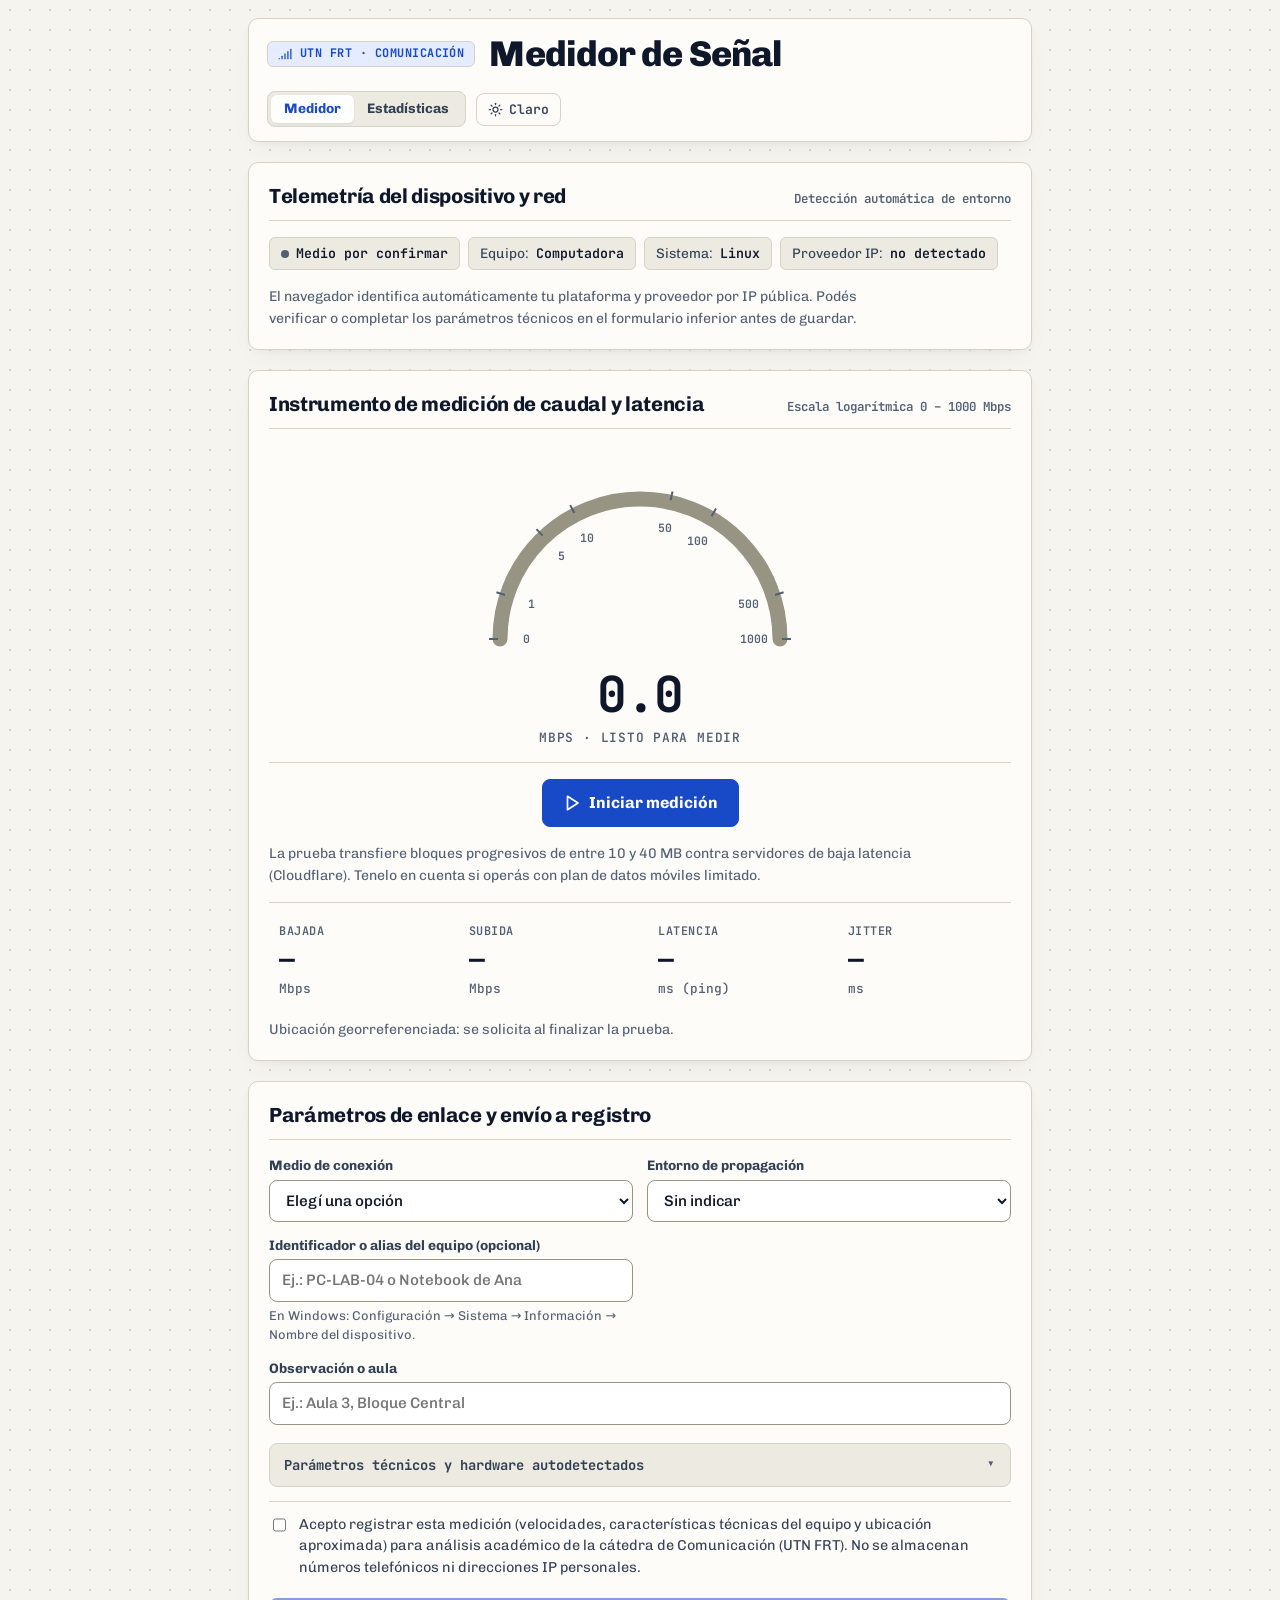
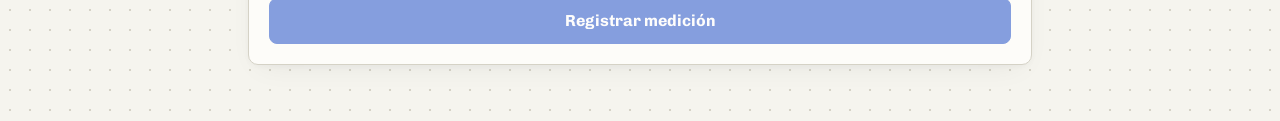
==== commit bb2460d0: "chore: update UI styles, pages, and design docs" ====
--- a/index.html
+++ b/index.html
@@ -61,15 +61,21 @@
       <h2 id="t-med">Instrumento de medición de caudal y latencia</h2>
       <span class="card-meta">Escala logarítmica 0 – 1000 Mbps</span>
     </div>
-    <div class="gauge">
-      <svg id="gauge" viewBox="0 0 340 196" role="img" aria-label="Velocidad actual en megabits por segundo"></svg>
+    <div class="gauge" role="meter" aria-valuenow="0" aria-valuemin="0" aria-valuemax="1000" id="gaugeMeter" aria-label="Velocidad actual en megabits por segundo">
+      <svg id="gauge" viewBox="0 0 340 196" role="img" aria-hidden="true"></svg>
       <div class="valor" id="gValor">0.0</div>
       <div class="fase" id="gFase">Mbps · listo para medir</div>
     </div>
-    <button class="primario" id="btnMedir" type="button">
-      <svg width="18" height="18" viewBox="0 0 24 24" fill="none" stroke="currentColor" stroke-width="2.2" stroke-linecap="round" stroke-linejoin="round" aria-hidden="true"><polygon points="6 3 20 12 6 21 6 3"/></svg>
-      <span id="txtBtnMedir">Iniciar medición</span>
-    </button>
+    <div style="display:flex;gap:10px;justify-content:center;flex-wrap:wrap">
+      <button class="primario" id="btnMedir" type="button">
+        <svg width="18" height="18" viewBox="0 0 24 24" fill="none" stroke="currentColor" stroke-width="2.2" stroke-linecap="round" stroke-linejoin="round" aria-hidden="true"><polygon points="6 3 20 12 6 21 6 3"/></svg>
+        <span id="txtBtnMedir">Iniciar medición</span>
+      </button>
+      <button class="subtle" id="btnDetener" type="button" hidden>
+        <svg width="16" height="16" viewBox="0 0 24 24" fill="currentColor" stroke="none" aria-hidden="true"><rect x="6" y="6" width="12" height="12" rx="2"/></svg>
+        <span>Detener prueba</span>
+      </button>
+    </div>
     <p class="small muted" style="margin:0">
       La prueba transfiere bloques progresivos de entre 10 y 40 MB contra servidores de baja latencia (Cloudflare). Tenelo en cuenta si operás con plan de datos móviles limitado.
     </p>
@@ -79,6 +85,38 @@
       <div class="metrica"><div class="k">Latencia</div><div class="v" id="mLatencia">—</div><div class="u">ms (ping)</div></div>
       <div class="metrica"><div class="k">Jitter</div><div class="v" id="mJitter">—</div><div class="u">ms</div></div>
     </div>
+
+    <!-- Diagnóstico RF Inmediato (Shannon & Telemetría) -->
+    <div id="diagnosticoRF" class="diagnostico-rf" hidden>
+      <div class="diagnostico-rf-head">
+        <span class="diagnostico-rf-titulo">Telemetría de Enlace y Ley de Shannon-Hartley</span>
+        <span class="card-meta" id="diagEnlaceMeta">Canal de RF</span>
+      </div>
+      <div class="diagnostico-grid">
+        <div class="diag-item">
+          <span class="diag-k">Potencia</span>
+          <span class="diag-v" id="diagDbm">—</span>
+          <span class="diag-u" id="diagMw">—</span>
+        </div>
+        <div class="diag-item">
+          <span class="diag-k">Relación S/N</span>
+          <span class="diag-v" id="diagSnr">—</span>
+          <span class="diag-u">dB sobre piso térmico</span>
+        </div>
+        <div class="diag-item">
+          <span class="diag-k">Límite Shannon</span>
+          <span class="diag-v" id="diagShannon">—</span>
+          <span class="diag-u">Mbps teóricos (C)</span>
+        </div>
+        <div class="diag-item">
+          <span class="diag-k">Aprovechamiento</span>
+          <span class="diag-v" id="diagAprov">—</span>
+          <span class="diag-u">del canal físico</span>
+        </div>
+      </div>
+      <div class="small muted" id="diagExplicacion" style="margin:0"></div>
+    </div>
+
     <div class="small muted" id="ubicacionTxt">Ubicación georreferenciada: se solicita al finalizar la prueba.</div>
   </section>
 
@@ -109,10 +147,6 @@
           <span class="ayuda">Indicador junto a las barras de cobertura del teléfono.</span>
         </div>
         <div class="campo">
-          <label for="empresa" id="labelEmpresa">Operadora / Proveedor</label>
-          <select id="empresa" required></select>
-        </div>
-        <div class="campo">
           <label for="lugar">Entorno de propagación</label>
           <select id="lugar">
             <option value="">Sin indicar</option>
@@ -121,44 +155,58 @@
             <option value="En movimiento">En movimiento</option>
           </select>
         </div>
-        <div class="campo full">
+        <div class="campo">
           <label for="nombre_dispositivo">Identificador o alias del equipo (opcional)</label>
           <input id="nombre_dispositivo" autocomplete="off" maxlength="40" placeholder="Ej.: Galaxy A54 de Ana · Laboratorio 2">
-          <span class="ayuda" id="ayudaNombre">Se muestra en el feed en vivo y en la tabla general. Si preferís mantenerlo anónimo, dejalo vacío.</span>
-        </div>
-        <div class="campo">
-          <label for="marca" id="labelMarca">Marca del dispositivo</label>
-          <input id="marca" list="marcas" autocomplete="off" required>
-          <datalist id="marcas">
-            <option>Samsung</option><option>Motorola</option><option>Xiaomi</option><option>Apple</option>
-            <option>Huawei</option><option>Google</option><option>Oppo</option><option>Realme</option>
-            <option>Vivo</option><option>LG</option><option>TCL/Alcatel</option><option>ZTE</option><option>Nokia</option>
-          </datalist>
-        </div>
-        <div class="campo">
-          <label for="modelo">Modelo comercial</label>
-          <input id="modelo" autocomplete="off" placeholder="Ej.: Galaxy A54">
-        </div>
-        <div class="campo">
-          <label for="so">Sistema operativo</label>
-          <input id="so" autocomplete="off" required>
-        </div>
-        <div class="campo">
-          <label for="senal_dbm">Potencia recibida en dBm</label>
-          <input id="senal_dbm" type="number" inputmode="numeric" min="-140" max="-30" placeholder="Se calcula al medir (o ingresá manual)">
-          <span class="ayuda" id="ayudaSenal">Se obtiene o estima automáticamente al ejecutar la medición (podés editarlo si tenés el valor exacto en Ajustes → Estado de SIM).</span>
-        </div>
-        <div class="campo">
-          <label for="barras">Barras de señal visibles</label>
-          <select id="barras">
-            <option value="">No sé</option>
-            <option>0</option><option>1</option><option>2</option><option>3</option><option>4</option><option>5</option>
-          </select>
-        </div>
-        <div class="campo">
+          <span class="ayuda" id="ayudaNombre">Se muestra en el feed en vivo y en la tabla general.</span>
+        </div>
+        <div class="campo full">
           <label for="comentario">Observación o aula</label>
           <input id="comentario" autocomplete="off" placeholder="Ej.: Aula 3, Bloque Central">
         </div>
+
+        <!-- Parámetros avanzados del dispositivo agrupados por revelación progresiva -->
+        <div class="campo full">
+          <details class="meta-tecnica">
+            <summary>Parámetros técnicos y hardware autodetectados</summary>
+            <div class="meta-tecnica-body">
+              <div class="campo">
+                <label for="empresa" id="labelEmpresa">Operadora / Proveedor</label>
+                <select id="empresa" required></select>
+              </div>
+              <div class="campo">
+                <label for="marca" id="labelMarca">Marca del dispositivo</label>
+                <input id="marca" list="marcas" autocomplete="off" required>
+                <datalist id="marcas">
+                  <option>Samsung</option><option>Motorola</option><option>Xiaomi</option><option>Apple</option>
+                  <option>Huawei</option><option>Google</option><option>Oppo</option><option>Realme</option>
+                  <option>Vivo</option><option>LG</option><option>TCL/Alcatel</option><option>ZTE</option><option>Nokia</option>
+                </datalist>
+              </div>
+              <div class="campo">
+                <label for="modelo">Modelo comercial</label>
+                <input id="modelo" autocomplete="off" placeholder="Ej.: Galaxy A54">
+              </div>
+              <div class="campo">
+                <label for="so">Sistema operativo</label>
+                <input id="so" autocomplete="off" required>
+              </div>
+              <div class="campo">
+                <label for="senal_dbm">Potencia recibida en dBm</label>
+                <input id="senal_dbm" type="number" inputmode="numeric" min="-140" max="-30" placeholder="Se calcula al medir">
+                <span class="ayuda" id="ayudaSenal">Se estima al medir o se edita si conocés el valor de SIM.</span>
+              </div>
+              <div class="campo">
+                <label for="barras">Barras de señal visibles</label>
+                <select id="barras">
+                  <option value="">No sé</option>
+                  <option>0</option><option>1</option><option>2</option><option>3</option><option>4</option><option>5</option>
+                </select>
+              </div>
+            </div>
+          </details>
+        </div>
+
         <div class="campo full" id="analisis" hidden>
           <div class="small" id="analisisTxt" style="max-width:none;padding:12px 0;border-top:1px solid var(--line)"></div>
         </div>
@@ -170,7 +218,7 @@
         </div>
       </div>
       <button class="primario" type="submit" id="btnEnviar" disabled>Registrar medición</button>
-      <div id="estado" class="aviso" hidden></div>
+      <div id="estado" class="aviso" role="status" aria-live="polite" hidden></div>
     </form>
   </section>
 </main>
@@ -222,7 +270,8 @@
   const [x0, y0] = punto(0, G.r), [x1, y1] = punto(f, G.r);
   return `M ${x0.toFixed(1)} ${y0.toFixed(1)} A ${G.r} ${G.r} 0 0 1 ${x1.toFixed(1)} ${y1.toFixed(1)}`;
 }
-function dibujarGauge(v) {
+
+function inicializarGauge() {
   const ticks = [0, 1, 5, 10, 50, 100, 500, 1000];
   const marcas = ticks.map((t) => {
     const [x0, y0] = punto(frac(t), G.r + 11), [x1, y1] = punto(frac(t), G.r + 2);
@@ -230,17 +279,44 @@
     return `<line x1="${x0}" y1="${y0}" x2="${x1}" y2="${y1}" stroke="var(--muted)" stroke-width="2"/>
             <text x="${lx}" y="${ly + 4}" text-anchor="middle" font-family="JetBrains Mono, monospace" font-weight="600" font-size="11.5" fill="var(--muted)">${t}</text>`;
   }).join("");
-  const needlePos = punto(frac(v), G.r);
   $("gauge").innerHTML = `
     <path d="${arco(1)}" fill="none" stroke="var(--line-strong)" stroke-width="15" stroke-linecap="round"/>
-    ${v > 0 ? `<path d="${arco(frac(v))}" fill="none" stroke="var(--accent)" stroke-width="15" stroke-linecap="round"/>` : ""}
-    ${v > 0 ? `<circle cx="${needlePos[0].toFixed(1)}" cy="${needlePos[1].toFixed(1)}" r="6" fill="var(--surface)" stroke="var(--accent)" stroke-width="3.5"/>` : ""}
+    <path id="gaugeArc" fill="none" stroke="var(--accent)" stroke-width="15" stroke-linecap="round" d=""/>
+    <circle id="gaugeNeedle" r="6" fill="var(--surface)" stroke="var(--accent)" stroke-width="3.5" style="display:none"/>
     ${marcas}`;
 }
+
+let gaugeRaf = null;
+let gaugePendiente = null;
+function dibujarGauge(v) {
+  const arc = $("gaugeArc");
+  const needle = $("gaugeNeedle");
+  if (!arc || !needle) return;
+  if (v > 0) {
+    arc.setAttribute("d", arco(frac(v)));
+    const needlePos = punto(frac(v), G.r);
+    needle.setAttribute("cx", needlePos[0].toFixed(1));
+    needle.setAttribute("cy", needlePos[1].toFixed(1));
+    needle.style.display = "";
+  } else {
+    arc.setAttribute("d", "");
+    needle.style.display = "none";
+  }
+}
+
 function mostrarVelocidad(v, fase) {
-  dibujarGauge(v);
-  $("gValor").textContent = v >= 100 ? v.toFixed(0) : v.toFixed(1);
-  $("gFase").textContent = fase;
+  gaugePendiente = { v, fase };
+  if (!gaugeRaf) {
+    gaugeRaf = requestAnimationFrame(() => {
+      gaugeRaf = null;
+      if (!gaugePendiente) return;
+      dibujarGauge(gaugePendiente.v);
+      $("gValor").textContent = gaugePendiente.v >= 100 ? gaugePendiente.v.toFixed(0) : gaugePendiente.v.toFixed(1);
+      $("gFase").textContent = gaugePendiente.fase;
+      const meter = $("gaugeMeter");
+      if (meter) meter.setAttribute("aria-valuenow", gaugePendiente.v.toFixed(1));
+    });
+  }
 }
 
 // ---------- Detección del Dispositivo ----------
@@ -388,11 +464,16 @@
   return s.length % 2 ? s[m] : (s[m - 1] + s[m]) / 2;
 };
 
+let abortController = null;
+
 async function medirLatencia(n = 10) {
   const tiempos = [];
   for (let i = 0; i < n + 1; i++) {
     const t0 = performance.now();
-    await fetch(`${host}/__down?bytes=0&r=${Math.random()}`, { cache: "no-store" });
+    await fetch(`${host}/__down?bytes=0&r=${Math.random()}`, {
+      cache: "no-store",
+      signal: abortController ? abortController.signal : undefined
+    });
     const t = performance.now() - t0;
     if (i > 0) tiempos.push(t);
     mostrarVelocidad(0, `Latencia · ${t.toFixed(0)} ms`);
@@ -404,7 +485,10 @@
 
 async function bajar(bytes) {
   const t0 = performance.now();
-  const r = await fetch(`${host}/__down?bytes=${bytes}&r=${Math.random()}`, { cache: "no-store" });
+  const r = await fetch(`${host}/__down?bytes=${bytes}&r=${Math.random()}`, {
+    cache: "no-store",
+    signal: abortController ? abortController.signal : undefined
+  });
   const lector = r.body.getReader();
   let recibidos = 0;
   for (;;) {
@@ -419,10 +503,20 @@
 }
 
 async function subir(bytes) {
+  // Llenado de alta entropía para evitar compresión en tránsito por middleboxes de operadoras celulares
   const datos = new Uint8Array(bytes);
-  crypto.getRandomValues(datos.subarray(0, Math.min(bytes, 65536)));
+  const chunk = new Uint8Array(65536);
+  crypto.getRandomValues(chunk);
+  for (let offset = 0; offset < bytes; offset += chunk.length) {
+    datos.set(chunk.subarray(0, Math.min(chunk.length, bytes - offset)), offset);
+  }
   const t0 = performance.now();
-  await fetch(`${host}/__up?r=${Math.random()}`, { method: "POST", body: datos, cache: "no-store" });
+  await fetch(`${host}/__up?r=${Math.random()}`, {
+    method: "POST",
+    body: datos,
+    cache: "no-store",
+    signal: abortController ? abortController.signal : undefined
+  });
   const s = (performance.now() - t0) / 1000;
   const mbps = (bytes * 8) / s / 1e6;
   mostrarVelocidad(mbps, "Mbps · midiendo subida");
@@ -515,9 +609,13 @@
 
 async function medir() {
   const btn = $("btnMedir");
+  const btnDetener = $("btnDetener");
   btn.disabled = true;
+  if (btnDetener) btnDetener.hidden = false;
   $("txtBtnMedir").textContent = "Ejecutando secuencia de prueba…";
   ["mBajada", "mSubida", "mLatencia", "mJitter"].forEach((id) => ($(id).textContent = "—"));
+  abortController = new AbortController();
+
   try {
     const { latencia, jitter } = await medirLatencia();
     $("mLatencia").textContent = latencia.toFixed(0);
@@ -565,20 +663,40 @@
     $("btnEnviar").disabled = false;
     $("txtBtnMedir").textContent = "Volver a medir";
   } catch (e) {
-    mostrarVelocidad(0, "Error en la medición");
-    $("txtBtnMedir").textContent = "Reintentar medición";
-    estado("No se pudo completar la prueba contra el servidor de velocidad. Verificá tu conexión a internet e intentá nuevamente.", "error");
+    if (e.name === "AbortError") {
+      mostrarVelocidad(0, "Prueba cancelada");
+      $("txtBtnMedir").textContent = "Iniciar medición";
+      estado("Medición cancelada por el usuario para preservar datos móviles.", "aviso");
+    } else {
+      mostrarVelocidad(0, "Error en la medición");
+      $("txtBtnMedir").textContent = "Reintentar medición";
+      estado("No se pudo completar la prueba contra el servidor de velocidad. Verificá tu conexión a internet e intentá nuevamente.", "error");
+    }
   } finally {
     btn.disabled = false;
+    if (btnDetener) btnDetener.hidden = true;
+    abortController = null;
   }
 }
 
 // ---------- Almacenamiento y Envío ----------
-function estado(txt, tipo) {
+function estado(txt, tipo, id) {
   const el = $("estado");
   el.hidden = false;
-  el.textContent = txt;
   el.className = "aviso " + (tipo || "");
+  const targetId = id || (medicion && medicion.id);
+  if (tipo === "ok" && targetId) {
+    el.innerHTML = `
+      <div style="display:flex;flex-direction:column;gap:10px">
+        <span>${txt}</span>
+        <a href="estadisticas.html?id=${encodeURIComponent(targetId)}#teoria" class="boton-ver-aula">
+          <svg width="18" height="18" viewBox="0 0 24 24" fill="none" stroke="currentColor" stroke-width="2.2" stroke-linecap="round" stroke-linejoin="round" aria-hidden="true"><path d="M5 12h14"/><path d="m12 5 7 7-7 7"/></svg>
+          Ver mi medición frente al límite de Shannon en el aula →
+        </a>
+      </div>`;
+  } else {
+    el.textContent = txt;
+  }
 }
 
 function guardarLocal(reg) {
@@ -631,7 +749,7 @@
   $("btnEnviar").disabled = true;
   guardarLocal(fila);
   if (!CFG.SCRIPT_URL) {
-    estado("Medición registrada en la base local del navegador. Ya podés analizarla en la pestaña Estadísticas.", "ok");
+    estado("Medición registrada en la base local del navegador. Ya podés analizarla en la pestaña Estadísticas.", "ok", fila.id);
   } else if (CFG.SCRIPT_URL.startsWith("/")) {
     try {
       const r = await fetch(CFG.SCRIPT_URL, {
@@ -641,9 +759,9 @@
       });
       const j = await r.json();
       if (!r.ok || !j.ok) throw new Error(j.error || "Error al guardar");
-      estado("¡Listo! Tu medición se validó y guardó en nuestro servidor propio (/api/mediciones).", "ok");
+      estado("¡Listo! Tu medición se validó y guardó en nuestro servidor propio (/api/mediciones).", "ok", fila.id);
     } catch (e) {
-      estado("Servidor local sin respuesta; tu medición quedó guardada en este navegador y disponible en Estadísticas.", "ok");
+      estado("Servidor local sin respuesta; tu medición quedó guardada en este navegador y disponible en Estadísticas.", "ok", fila.id);
     }
   } else {
     try {
@@ -653,12 +771,57 @@
         headers: { "Content-Type": "text/plain;charset=utf-8" },
         body: JSON.stringify(fila),
       });
-      estado("¡Listo! Tu medición se registró y sincronizó con la planilla compartida.", "ok");
+      estado("¡Listo! Tu medición se registró y sincronizó con la planilla compartida.", "ok", fila.id);
     } catch (e) {
       estado("No se pudo conectar con la planilla remota, pero tu medición quedó guardada en este navegador.", "error");
     }
   }
   medido = false;
+}
+
+// ---------- Actualización de Diagnóstico RF Inmediato ----------
+function actualizarDiagnosticoRF(bajada, dbmVal, conexion, tec) {
+  const diagBox = $("diagnosticoRF");
+  if (!diagBox) return;
+  const dbm = !Number.isNaN(dbmVal) ? dbmVal : (medicion.senal_dbm ? +medicion.senal_dbm : NaN);
+  if (!medido && Number.isNaN(dbm)) {
+    diagBox.hidden = true;
+    return;
+  }
+  diagBox.hidden = false;
+  const esCable = conexion === "Cable";
+  $("diagEnlaceMeta").textContent = esCable ? "Canal guiado (Par trenzado)" : `Canal ${conexion || "Inalámbrico"}${tec ? ` · ${tec}` : ""}`;
+
+  if (esCable && window.TEORIA && window.TEORIA.calcularCable) {
+    const cab = window.TEORIA.calcularCable(bajada || 100, 250, 25);
+    $("diagDbm").textContent = "100 Ω";
+    $("diagMw").textContent = "Par trenzado";
+    $("diagSnr").textContent = `${cab.snrDisenoDb.toFixed(1)} dB`;
+    $("diagShannon").textContent = `${Math.round(cab.cShannon)} Mbps`;
+    const baj = bajada || medicion.bajada_mbps || 0;
+    const ef = cab.cShannon > 0 && baj > 0 ? ((baj / cab.cShannon) * 100).toFixed(1) : "—";
+    $("diagAprov").textContent = ef !== "—" ? `${ef} %` : "—";
+    $("diagExplicacion").textContent = `IEEE 802.3ab (1000BASE-T) con 4 pares en 250 MHz agregados y modulación 4D-PAM5 (Nyquist ~${Math.round(cab.cNyquist)} Mbps).`;
+    return;
+  }
+
+  const T = window.TEORIA;
+  if (!T) return;
+  const esEstimado = Number.isNaN(dbm);
+  const dbmEfectivo = !esEstimado ? dbm : (conexion === "WiFi" ? -70 : -95);
+  const mW = T.dbmAmW(dbmEfectivo);
+  const ruido = T.ruidoTermicoDbm(20, 25);
+  const snr = T.snrDb(dbmEfectivo, 20, 25, conexion);
+  const c = T.shannonMbps(20, snr);
+  const baj = bajada || medicion.bajada_mbps || 0;
+  const ef = c > 0 && baj > 0 ? ((baj / c) * 100).toFixed(1) : "—";
+
+  $("diagDbm").textContent = esEstimado ? `${dbmEfectivo} dBm (ref)` : `${dbmEfectivo} dBm`;
+  $("diagMw").textContent = T.potenciaLegible(mW);
+  $("diagSnr").textContent = `${snr.toFixed(1)} dB`;
+  $("diagShannon").textContent = `${Math.round(c)} Mbps`;
+  $("diagAprov").textContent = ef !== "—" ? `${ef} %` : "—";
+  $("diagExplicacion").textContent = `Canal de 20 MHz a 25 °C · Piso térmico Johnson-Nyquist ${ruido.toFixed(1)} dBm · Calidad de enlace: ${T.calidad(dbmEfectivo, conexion)}${esEstimado ? " (potencia de referencia estimada)" : ""}.`;
 }
 
 // ---------- Análisis Teórico en Tiempo Real (Sanitizado contra XSS) ----------
@@ -667,7 +830,21 @@
   const partes = [];
   const dbm = parseFloat($("senal_dbm").value);
   const conexion = $("conexion").value || "Datos móviles";
-  if (!Number.isNaN(dbm)) {
+  const tec = $("tecnologia").value;
+
+  actualizarDiagnosticoRF(medicion.bajada_mbps, dbm, conexion, tec);
+
+  if (conexion === "Cable" && T.calcularCable) {
+    const cab = T.calcularCable(medicion.bajada_mbps, 250, 25);
+    partes.push(`<b>Medio guiado (${esc(cab.estandar)}):</b> señal diferencial por par trenzado (${esc(cab.modulacion)}) sobre ${cab.pares} pares × ${esc(f(cab.bPorPar))} MHz (<code>B = ${esc(f(cab.bEfectivo, 0))} MHz</code>).`);
+    partes.push(`<b>Capacidad de Nyquist:</b> <code>C_Nyquist = 2·B·log₂(${cab.nivelesM}) ≈ ${esc(f(cab.cNyquist, 0))} Mbps</code> brutos (${esc(f(cab.cEstandar, 0))} Mbps netos tras codificación FEC Trellis).`);
+    partes.push(`<b>Capacidad de Shannon-Hartley:</b> con <code>SNR ≈ ${esc(f(cab.snrDisenoDb, 0))} dB</code> frente a atenuación y diafonía (NEXT/FEXT), <code>C = B·log₂(1 + S/N) ≈ ${esc(f(cab.cShannon, 0))} Mbps</code>.`);
+    if (medicion.bajada_mbps) {
+      const pctSh = (100 * medicion.bajada_mbps) / cab.cShannon;
+      const pctEth = (100 * medicion.bajada_mbps) / cab.cEstandar;
+      partes.push(`Tu bajada medida (<b>${esc(f(medicion.bajada_mbps))} Mbps</b>) representa el <b>${esc(f(pctSh, 1))} %</b> del límite de Shannon del cable (${esc(f(pctEth, 1))} % de la tasa Gigabit Ethernet)${cab.snrMinDb != null ? `, requiriendo una SNR mínima teórica de <b>${esc(f(cab.snrMinDb, 1))} dB</b>` : ""}.`);
+    }
+  } else if (!Number.isNaN(dbm)) {
     const ruido = T.ruidoTermicoDbm(20, 25);
     const snr = T.snrDb(dbm, 20, 25, conexion);
     const c = T.shannonMbps(20, snr);
@@ -685,7 +862,6 @@
       }
     }
   }
-  const tec = $("tecnologia").value;
   if (tec && T.MAXIMOS[tec] && $("conexion").value === "Datos móviles") {
     partes.push(`Máximo teórico de ${esc(tec)}: ${esc(T.MAXIMOS[tec].texto)}.`);
   }
@@ -714,7 +890,17 @@
   }
 });
 $("btnMedir").addEventListener("click", medir);
+if ($("btnDetener")) {
+  $("btnDetener").addEventListener("click", () => {
+    if (abortController) {
+      abortController.abort();
+      mostrarVelocidad(0, "Prueba cancelada por el usuario");
+      estado("Medición cancelada para preservar el uso de datos.", "aviso");
+    }
+  });
+}
 $("form").addEventListener("submit", enviar);
+inicializarGauge();
 dibujarGauge(0);
 detectarConexion();
 detectarDispositivo().then(detectarISP);
--- a/estilos.css
+++ b/estilos.css
@@ -11,13 +11,14 @@
   --fg-secondary: #334155;
   --muted: #526074;
   --line: #D5D2C6;
-  --line-strong: #B6B2A2;
+  --line-strong: #989484;
   --accent: #1849C6;
   --accent-soft: #E5ECFF;
   --accent-ink: #FFFFFF;
-  --amber: #B46900;
+  --amber: #945300;
   --amber-soft: #FEF3C7;
   --good: #117A43;
+  --green: #117A43;
   --good-soft: #DCFCE7;
   --bad: #B93829;
   --bad-soft: #FEE2E2;
@@ -47,6 +48,7 @@
     --amber: #F59E0B;
     --amber-soft: #3B2706;
     --good: #34D399;
+    --green: #34D399;
     --good-soft: #093526;
     --bad: #F87171;
     --bad-soft: #3F1518;
@@ -71,6 +73,7 @@
   --amber: #F59E0B;
   --amber-soft: #3B2706;
   --good: #34D399;
+  --green: #34D399;
   --good-soft: #093526;
   --bad: #F87171;
   --bad-soft: #3F1518;
@@ -571,7 +574,7 @@
 }
 
 th {
-  font: 700 0.72rem/1.2 var(--font-mono);
+  font: 700 0.76rem/1.2 var(--font-mono);
   letter-spacing: 0.05em;
   text-transform: uppercase;
   color: var(--muted);
@@ -598,6 +601,236 @@
 .badge-calidad.media { color: var(--amber); border-color: var(--amber); background: var(--amber-soft); }
 .badge-calidad.baja { color: var(--bad); border-color: var(--bad); background: var(--bad-soft); }
 
+/* ---------- Accesibilidad y Ergonomía Táctil (Craft Floor) ---------- */
+@media (pointer: coarse) {
+  .mode-tab,
+  .theme-btn,
+  button,
+  .campo input,
+  .campo select {
+    min-height: 44px;
+  }
+  .check {
+    padding-block: 14px;
+  }
+  .check input {
+    width: 22px;
+    height: 22px;
+  }
+}
+
+.scroll-x:focus-visible {
+  outline: 2px solid var(--accent);
+  outline-offset: 1px;
+}
+
+tr.seleccionable:focus-visible {
+  outline: 2px solid var(--accent);
+  outline-offset: -2px;
+}
+
+/* ---------- Diagnóstico RF Inmediato (Shannon & Telemetría) ---------- */
+.diagnostico-rf {
+  display: flex;
+  flex-direction: column;
+  gap: 12px;
+  padding: 16px;
+  background: var(--surface-alt);
+  border: 1px solid var(--line);
+  border-radius: var(--radius-sm);
+  margin-top: 6px;
+}
+
+.diagnostico-rf-head {
+  display: flex;
+  align-items: center;
+  justify-content: space-between;
+  gap: 10px;
+  flex-wrap: wrap;
+}
+
+.diagnostico-rf-titulo {
+  font: 700 0.84rem/1.2 var(--font-mono);
+  letter-spacing: 0.04em;
+  color: var(--accent);
+  text-transform: uppercase;
+}
+
+.diagnostico-grid {
+  display: grid;
+  grid-template-columns: repeat(auto-fit, minmax(130px, 1fr));
+  gap: 10px;
+}
+
+.diag-item {
+  background: var(--surface);
+  border: 1px solid var(--line);
+  border-radius: 6px;
+  padding: 8px 10px;
+  display: flex;
+  flex-direction: column;
+  gap: 2px;
+}
+
+.diag-k {
+  font: 700 0.76rem/1.2 var(--font-mono);
+  color: var(--muted);
+  text-transform: uppercase;
+  letter-spacing: 0.04em;
+}
+
+.diag-v {
+  font: 700 1.15rem/1.2 var(--font-mono);
+  font-variant-numeric: tabular-nums;
+  color: var(--fg);
+}
+
+.diag-u {
+  font-size: 0.8rem;
+  color: var(--fg-secondary);
+}
+
+/* ---------- Acordeón de Parámetros Avanzados Autodetectados ---------- */
+details.meta-tecnica {
+  border: 1px solid var(--line);
+  border-radius: 8px;
+  background: var(--surface-alt);
+  overflow: hidden;
+  margin-top: 4px;
+}
+
+details.meta-tecnica summary {
+  padding: 11px 14px;
+  font: 700 0.86rem/1.2 var(--font-mono);
+  color: var(--fg-secondary);
+  cursor: pointer;
+  user-select: none;
+  display: flex;
+  align-items: center;
+  justify-content: space-between;
+  list-style: none;
+}
+
+details.meta-tecnica summary::-webkit-details-marker {
+  display: none;
+}
+
+details.meta-tecnica summary::after {
+  content: "▾";
+  font-size: 1rem;
+  transition: transform 120ms ease;
+  color: var(--muted);
+}
+
+details.meta-tecnica[open] summary::after {
+  transform: rotate(180deg);
+}
+
+details.meta-tecnica .meta-tecnica-body {
+  padding: 14px;
+  background: var(--surface);
+  border-top: 1px solid var(--line);
+  display: grid;
+  grid-template-columns: repeat(2, minmax(0, 1fr));
+  gap: 12px;
+}
+
+@media (max-width: 520px) {
+  details.meta-tecnica .meta-tecnica-body {
+    grid-template-columns: 1fr;
+  }
+}
+
+/* ---------- Botón de Navegación Inmediata al Aula ---------- */
+.boton-ver-aula {
+  display: inline-flex;
+  align-items: center;
+  justify-content: center;
+  gap: 8px;
+  padding: 14px 18px;
+  border-radius: 8px;
+  background: var(--good);
+  color: #FFFFFF !important;
+  text-decoration: none;
+  font: 700 0.95rem/1.2 var(--font-body);
+  transition: filter 90ms steps(2);
+  margin-top: 8px;
+  box-shadow: 0 2px 6px rgba(17, 122, 67, 0.2);
+}
+
+.boton-ver-aula:hover {
+  filter: brightness(1.1);
+}
+
+/* ---------- Consola de Aula Magna en Modo en Vivo ---------- */
+.vivo-grid {
+  display: grid;
+  grid-template-columns: 1fr;
+  gap: 20px;
+  align-items: flex-start;
+}
+
+@media (min-width: 960px) {
+  .vivo-grid {
+    grid-template-columns: 290px 1fr;
+    gap: 24px;
+  }
+  .vivo-col-qr {
+    position: sticky;
+    top: 20px;
+    display: flex;
+    flex-direction: column;
+    align-items: center;
+    gap: 12px;
+    padding: 18px;
+    background: var(--surface-alt);
+    border: 1px solid var(--line);
+    border-radius: var(--radius-sm);
+  }
+}
+
+#qr {
+  max-width: 100%;
+  box-sizing: border-box;
+  display: flex;
+  justify-content: center;
+  align-items: center;
+  padding: 10px;
+  background: #FFFFFF;
+  border-radius: 8px;
+  border: 1px solid var(--line-strong);
+}
+
+#qr canvas,
+#qr img {
+  width: 100%;
+  max-width: 250px;
+  height: auto;
+  border-radius: 4px;
+}
+
+.vivo-cuenta b {
+  font-size: 2.8rem;
+  line-height: 1;
+  font-family: var(--font-mono);
+  font-variant-numeric: tabular-nums;
+  color: var(--accent);
+}
+
+/* Buscador de mediciones para el docente */
+.buscador-medicion {
+  display: flex;
+  gap: 8px;
+  align-items: center;
+  padding-bottom: 8px;
+  flex-wrap: wrap;
+}
+
+.buscador-medicion input {
+  max-width: 320px;
+  font-size: 0.88rem;
+}
+
 @media (prefers-reduced-motion: reduce) {
   *, *::before, *::after {
     transition: none !important;
